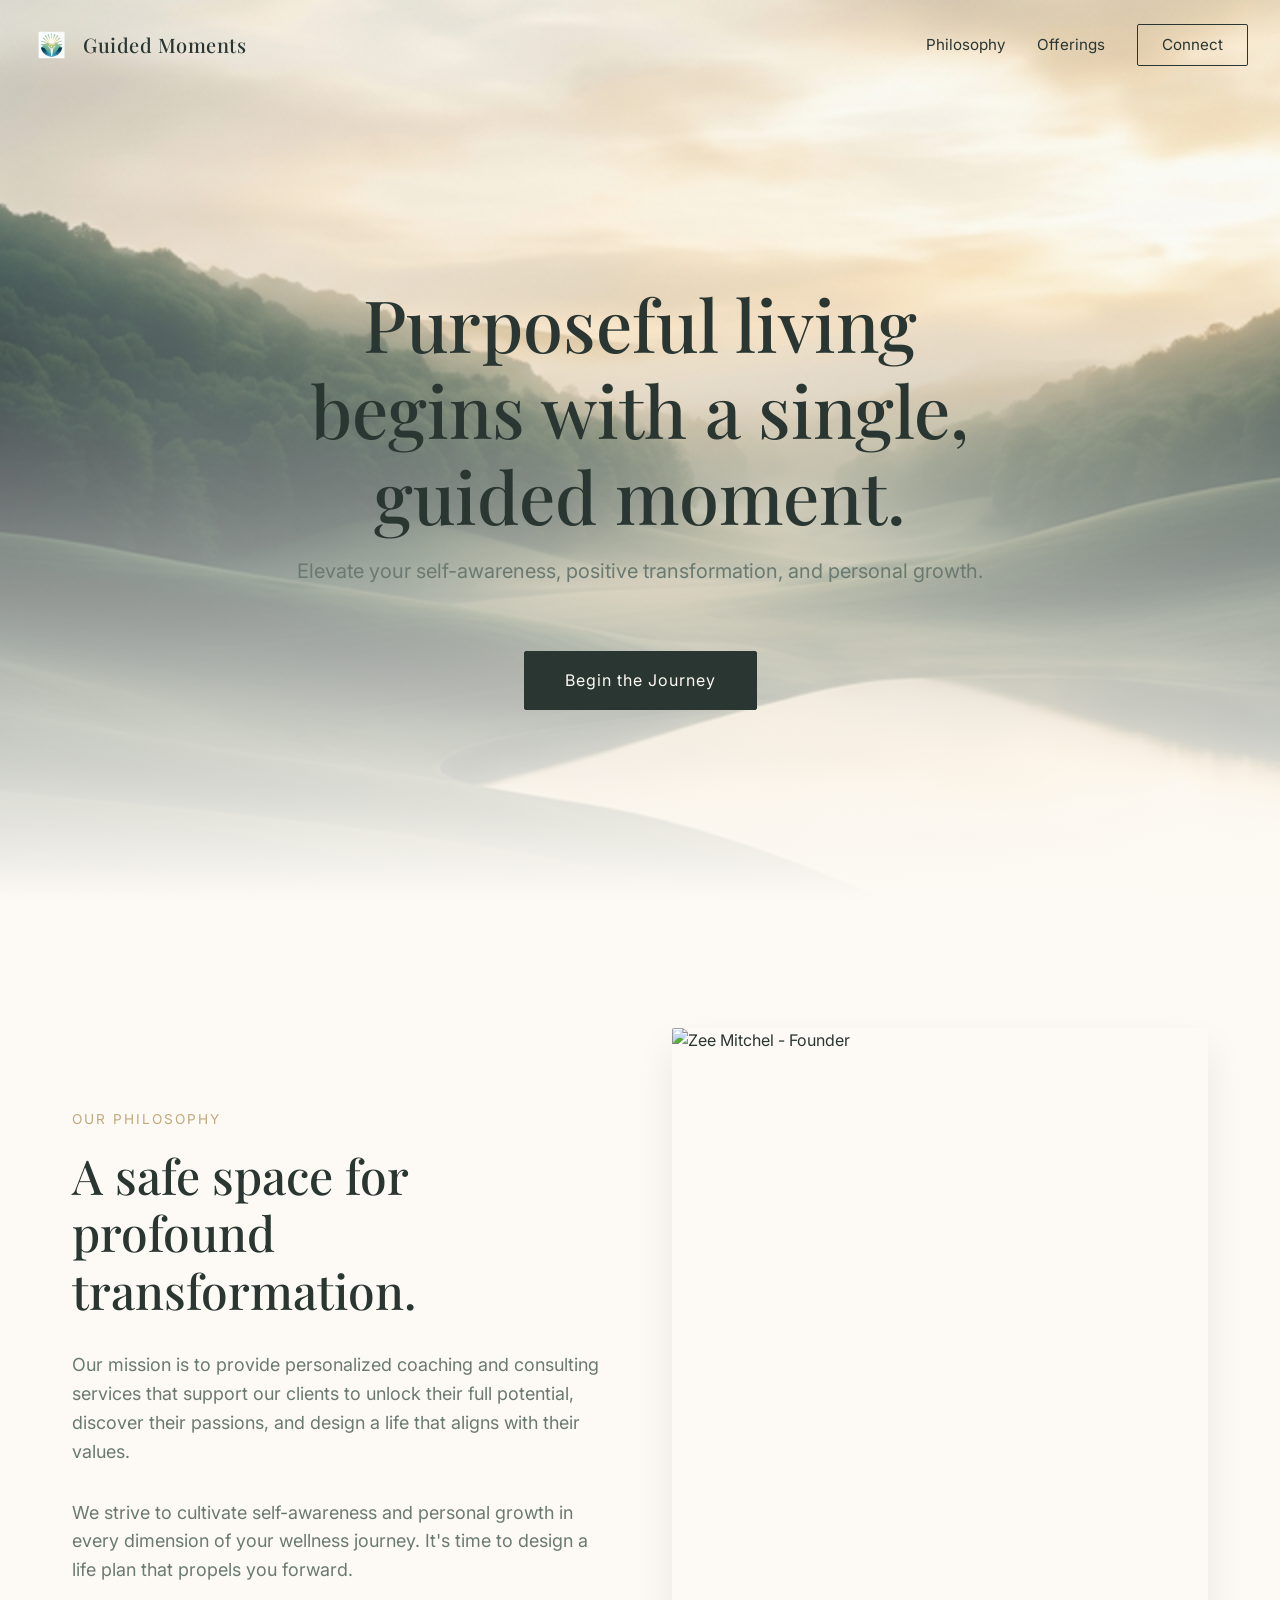
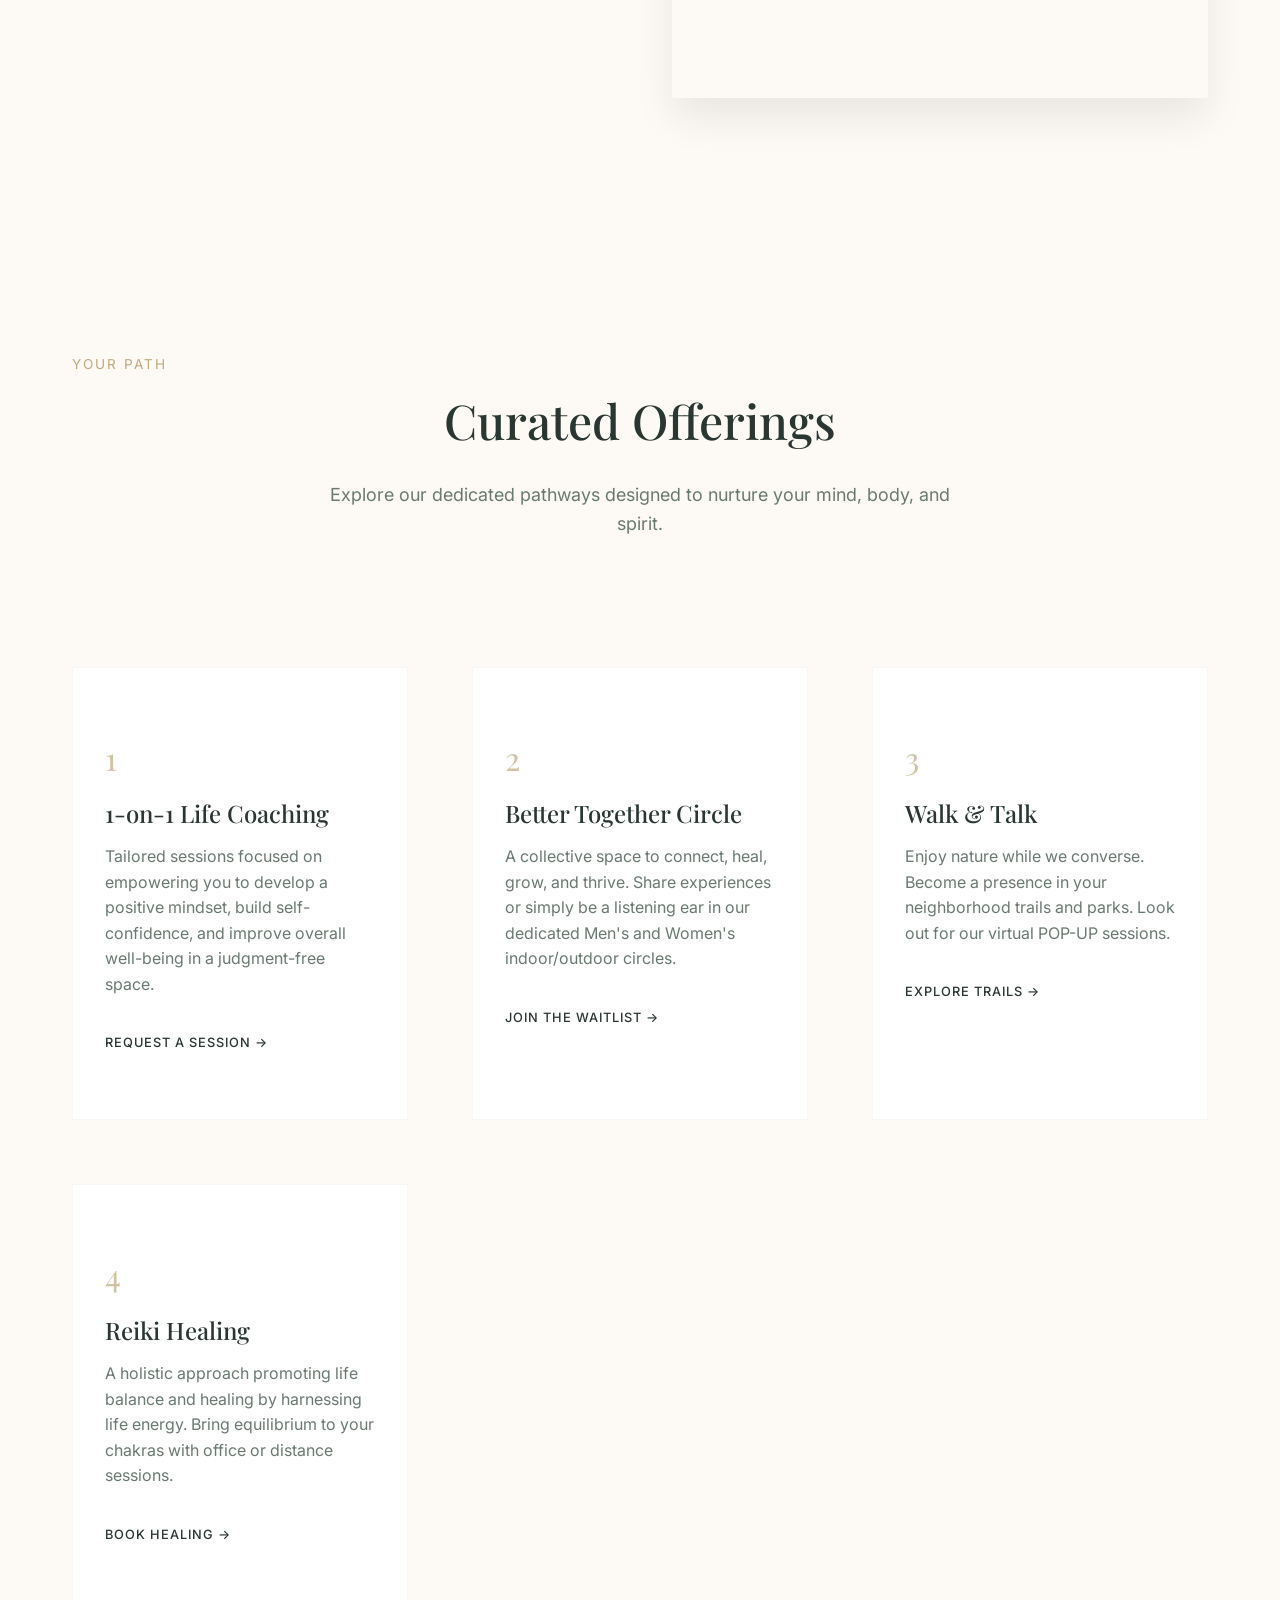
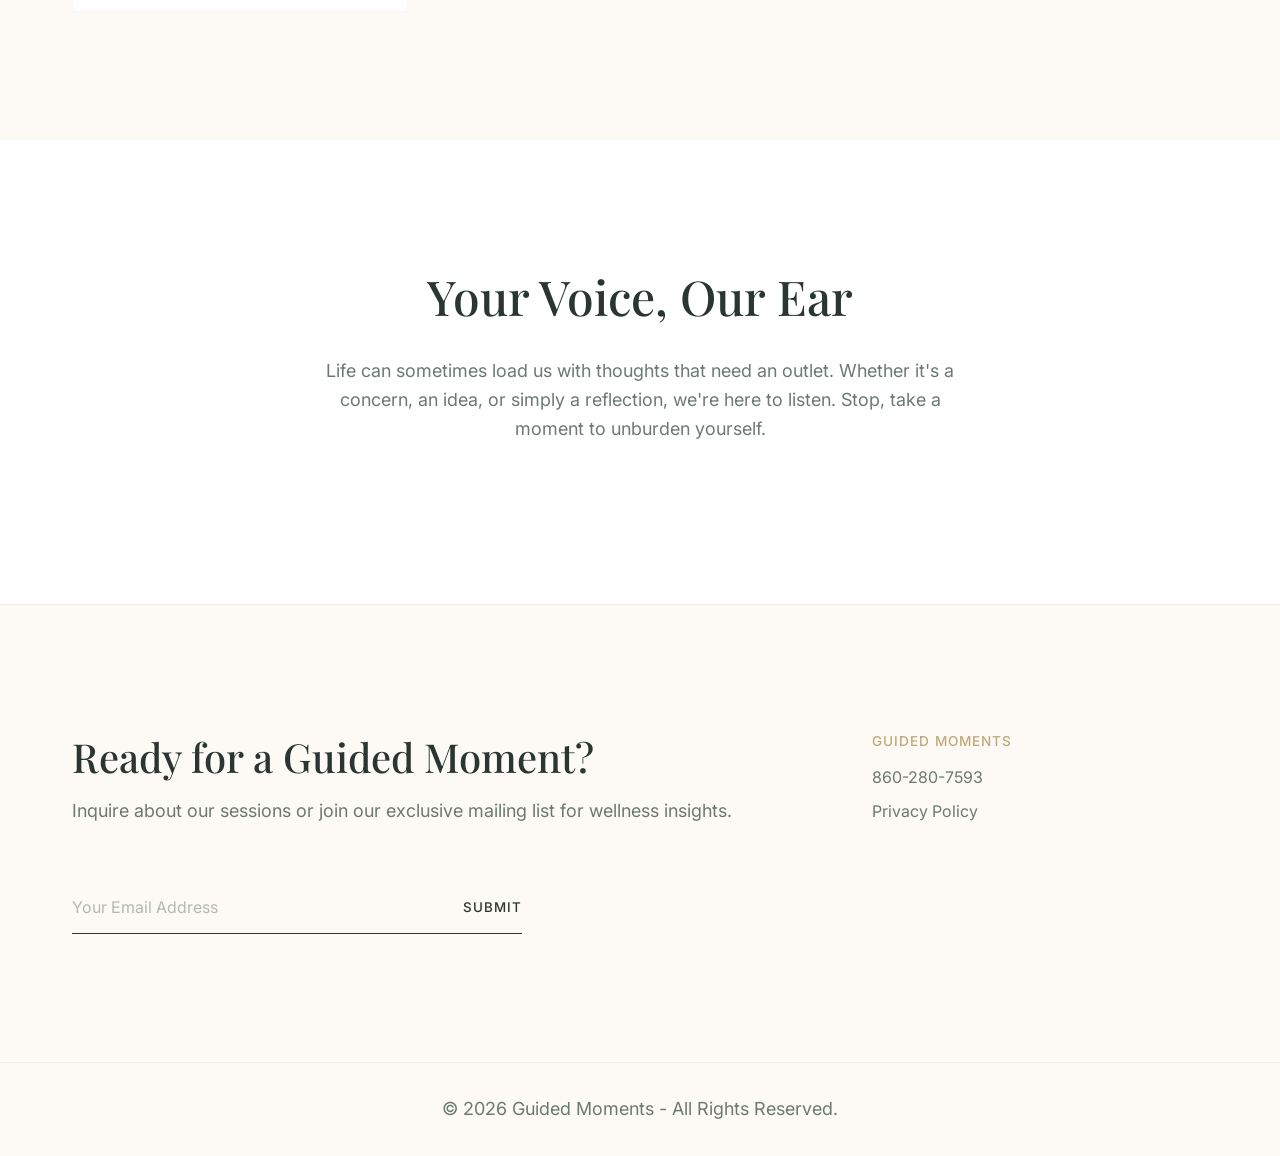
==== index.html @ 60da0559 "Initial commit of Guided Moments website rebuild" ====
<!DOCTYPE html>
<html lang="en">
<head>
    <meta charset="UTF-8">
    <meta name="viewport" content="width=device-width, initial-scale=1.0">
    <meta name="description" content="Guided Moments offers personalized life coaching, wellness circles, reiki, and walk & talk sessions. Begin your purposeful living journey today.">
    <title>Guided Moments | Purposeful Living</title>
    <!-- Premium Google Fonts: Playfair Display for Serifs (Authority/Elegance) & Inter for crisp readability -->
    <link rel="preconnect" href="https://fonts.googleapis.com">
    <link rel="preconnect" href="https://fonts.gstatic.com" crossorigin>
    <link href="https://fonts.googleapis.com/css2?family=Inter:wght@300;400;500;600&family=Playfair+Display:wght@400;500;600&display=swap" rel="stylesheet">
    <link rel="stylesheet" href="css/styles.css">
    <!-- GSAP for smooth micro-animations -> Jony Ive aesthetic -->
    <script src="https://cdnjs.cloudflare.com/ajax/libs/gsap/3.12.2/gsap.min.js"></script>
    <script src="https://cdnjs.cloudflare.com/ajax/libs/gsap/3.12.2/ScrollTrigger.min.js"></script>
</head>
<body>

    <!-- Minimalist Nav -->
    <nav class="navbar" id="navbar">
        <div class="nav-container">
            <a href="#" class="logo">
                <img src="assets/images/logo.png" alt="Guided Moments Logo" class="nav-logo-img">
                <span class="nav-logo-text">Guided Moments</span>
            </a>
            <div class="nav-links">
                <a href="#about" class="nav-link">Philosophy</a>
                <a href="#offerings" class="nav-link">Offerings</a>
                <a href="#connect" class="nav-link cta-outline">Connect</a>
            </div>
        </div>
    </nav>

    <!-- The Hook: Hero Section -->
    <section class="hero" id="home">
        <div class="hero-bg"></div>
        <div class="hero-content fade-in-up">
            <h1 class="hero-title">Purposeful living begins with a single, guided moment.</h1>
            <p class="hero-subtitle">Elevate your self-awareness, positive transformation, and personal growth.</p>
            <a href="#offerings" class="btn-primary">Begin the Journey</a>
        </div>
    </section>

    <!-- The Authority: Philosophy / About Section -->
    <section class="section philosophy" id="about">
        <div class="container philosophy-container">
            <div class="philosophy-text fade-in-scroll">
                <span class="section-label">Our Philosophy</span>
                <h2 class="section-title">A safe space for profound transformation.</h2>
                <p class="section-text">Our mission is to provide personalized coaching and consulting services that support our clients to unlock their full potential, discover their passions, and design a life that aligns with their values.</p>
                <p class="section-text">We strive to cultivate self-awareness and personal growth in every dimension of your wellness journey. It's time to design a life plan that propels you forward.</p>
            </div>
            <div class="philosophy-image fade-in-scroll">
                <div class="founder-image-wrapper">
                    <img src="assets/images/zee_mitchel.png" alt="Zee Mitchel - Founder" class="founder-img">
                </div>
            </div>
        </div>
    </section>

    <!-- The Offerings: Service Cards -->
    <section class="section offerings" id="offerings">
        <div class="container">
            <div class="offerings-header fade-in-scroll">
                <span class="section-label">Your Path</span>
                <h2 class="section-title text-center">Curated Offerings</h2>
                <p class="section-text text-center mx-auto">Explore our dedicated pathways designed to nurture your mind, body, and spirit.</p>
            </div>
            
            <div class="offerings-grid">
                <!-- Card 1 -->
                <div class="offering-card fade-in-scroll">
                    <div class="card-icon">1</div>
                    <h3 class="card-title">1-on-1 Life Coaching</h3>
                    <p class="card-text">Tailored sessions focused on empowering you to develop a positive mindset, build self-confidence, and improve overall well-being in a judgment-free space.</p>
                    <a href="#connect" class="card-link">Request a Session &rarr;</a>
                </div>
                <!-- Card 2 -->
                <div class="offering-card fade-in-scroll">
                    <div class="card-icon">2</div>
                    <h3 class="card-title">Better Together Circle</h3>
                    <p class="card-text">A collective space to connect, heal, grow, and thrive. Share experiences or simply be a listening ear in our dedicated Men's and Women's indoor/outdoor circles.</p>
                    <a href="#connect" class="card-link">Join the Waitlist &rarr;</a>
                </div>
                <!-- Card 3 -->
                <div class="offering-card fade-in-scroll">
                    <div class="card-icon">3</div>
                    <h3 class="card-title">Walk & Talk</h3>
                    <p class="card-text">Enjoy nature while we converse. Become a presence in your neighborhood trails and parks. Look out for our virtual POP-UP sessions.</p>
                    <a href="#connect" class="card-link">Explore Trails &rarr;</a>
                </div>
                <!-- Card 4 -->
                <div class="offering-card fade-in-scroll">
                    <div class="card-icon">4</div>
                    <h3 class="card-title">Reiki Healing</h3>
                    <p class="card-text">A holistic approach promoting life balance and healing by harnessing life energy. Bring equilibrium to your chakras with office or distance sessions.</p>
                    <a href="#connect" class="card-link">Book Healing &rarr;</a>
                </div>
            </div>
        </div>
    </section>

    <!-- Emerging Initiative: Your Voice, Our Ear -->
    <section class="section voice-ear">
        <div class="container text-center fade-in-scroll">
            <h2 class="section-title">Your Voice, Our Ear</h2>
            <p class="section-text mx-auto">Life can sometimes load us with thoughts that need an outlet. Whether it's a concern, an idea, or simply a reflection, we're here to listen. Stop, take a moment to unburden yourself.</p>
        </div>
    </section>

    <!-- The Micro-Commitment: Footer / Minimal CTA -->
    <footer class="footer" id="connect">
        <div class="container footer-container fade-in-scroll">
            <div class="footer-cta">
                <h2 class="footer-title">Ready for a Guided Moment?</h2>
                <p class="footer-text">Inquire about our sessions or join our exclusive mailing list for wellness insights.</p>
                <form class="minimal-form" onsubmit="event.preventDefault();">
                    <input type="email" placeholder="Your Email Address" required class="form-input">
                    <button type="submit" class="btn-submit">Submit</button>
                </form>
            </div>
            <div class="footer-links">
                <div class="footer-col">
                    <h4>Guided Moments</h4>
                    <a href="tel:8602807593">860-280-7593</a>
                    <a href="#">Privacy Policy</a>
                </div>
            </div>
        </div>
        <div class="footer-bottom">
            <p>&copy; 2026 Guided Moments - All Rights Reserved.</p>
        </div>
    </footer>

    <script src="js/app.js"></script>
</body>
</html>
---- css/styles.css ----
/* 
  Guided Moments - Premium Design System
  Concept: Jony Ive Minimalism + Rory Sutherland Behavioral Choice Architecture
  Aesthetics: Ethereal, Calming, High-Ticket Wellness
*/

:root {
  /* Color Palette */
  --color-bg: #FDFAF5; /* Extremely soft cream */
  --color-surface: #FFFFFF;
  --color-text-main: #2A3631; /* Deep forest green / charcoal */
  --color-text-muted: #6A7A71;
  --color-accent: #8E9F8E; /* Muted sage green */
  --color-gold: #C0A87B; /* Muted luxury gold */
  
  /* Typography */
  --font-serif: 'Playfair Display', serif;
  --font-sans: 'Inter', sans-serif;
  
  /* Sizing & Spacing */
  --spacing-xs: 0.5rem;
  --spacing-sm: 1rem;
  --spacing-md: 2rem;
  --spacing-lg: 4rem;
  --spacing-xl: 8rem;
  
  /* Transitions */
  --ease-smooth: 0.6s cubic-bezier(0.22, 1, 0.36, 1);
  --border-radius: 2px;
}

/* Base Reset */
* {
  margin: 0;
  padding: 0;
  box-sizing: border-box;
}

html {
  scroll-behavior: smooth;
  font-size: 16px;
}

body {
  font-family: var(--font-sans);
  background-color: var(--color-bg);
  color: var(--color-text-main);
  line-height: 1.6;
  -webkit-font-smoothing: antialiased;
  -moz-osx-font-smoothing: grayscale;
}

/* Typography Utilities */
h1, h2, h3, h4, .logo {
  font-family: var(--font-serif);
  font-weight: 500;
  color: var(--color-text-main);
  line-height: 1.2;
}

p {
  color: var(--color-text-muted);
  font-size: 1.125rem;
}

a {
  text-decoration: none;
  color: inherit;
  transition: color var(--ease-smooth);
}

.text-center { text-align: center; }
.mx-auto { margin-left: auto; margin-right: auto; }

/* Layout Containers */
.container {
  max-width: 1200px;
  margin: 0 auto;
  padding: 0 var(--spacing-md);
}

.section {
  padding: var(--spacing-xl) 0;
}

.section-label {
  display: block;
  font-family: var(--font-sans);
  text-transform: uppercase;
  letter-spacing: 2px;
  font-size: 0.85rem;
  color: var(--color-gold);
  margin-bottom: var(--spacing-sm);
}

.section-title {
  font-size: 3rem;
  margin-bottom: var(--spacing-md);
}

.section-text {
  max-width: 650px;
  margin-bottom: var(--spacing-md);
}

/* Buttons */
.btn-primary {
  display: inline-block;
  padding: 1rem 2.5rem;
  background-color: var(--color-text-main);
  color: var(--color-bg);
  font-family: var(--font-sans);
  font-weight: 400;
  letter-spacing: 1px;
  border-radius: var(--border-radius);
  transition: all var(--ease-smooth);
  border: 1px solid var(--color-text-main);
}

.btn-primary:hover {
  background-color: transparent;
  color: var(--color-text-main);
}

/* Navigation */
.navbar {
  position: fixed;
  top: 0;
  width: 100%;
  padding: 1.5rem 0;
  z-index: 100;
  transition: background-color var(--ease-smooth), padding var(--ease-smooth);
}

.navbar.scrolled {
  background-color: rgba(253, 250, 245, 0.95);
  backdrop-filter: blur(10px);
  padding: 1rem 0;
  border-bottom: 1px solid rgba(0,0,0,0.05);
}

.nav-container {
  max-width: 1400px;
  margin: 0 auto;
  padding: 0 var(--spacing-md);
  display: flex;
  justify-content: space-between;
  align-items: center;
}

.logo {
  display: flex;
  align-items: center;
  gap: 12px;
}

.nav-logo-img {
  max-height: 40px;
  width: auto;
  object-fit: contain;
}

.nav-logo-text {
  font-family: var(--font-serif);
  font-size: 1.25rem;
  letter-spacing: 0.5px;
  color: var(--color-text-main);
  font-weight: 500;
}

.nav-links {
  display: flex;
  gap: 2rem;
  align-items: center;
}

.nav-link {
  font-size: 0.95rem;
  font-family: var(--font-sans);
  position: relative;
}

.nav-link::after {
  content: '';
  position: absolute;
  width: 0%;
  height: 1px;
  bottom: -4px;
  left: 0;
  background-color: var(--color-text-main);
  transition: width var(--ease-smooth);
}

.nav-link:hover::after {
  width: 100%;
}

.cta-outline {
  border: 1px solid var(--color-text-main);
  padding: 0.5rem 1.5rem;
  border-radius: var(--border-radius);
}
.cta-outline::after { display: none; }
.cta-outline:hover {
  background-color: var(--color-text-main);
  color: var(--color-bg);
}

/* Hero Section */
.hero {
  position: relative;
  height: 100vh;
  min-height: 800px;
  display: flex;
  align-items: center;
  justify-content: center;
  overflow: hidden;
}

.hero-bg {
  position: absolute;
  top: 0;
  left: 0;
  width: 100%;
  height: 100%;
  background-image: url('../assets/images/hero.png');
  background-size: cover;
  background-position: center;
  z-index: -1;
}

/* A soft gradient overlay to ensure text readability without ruining the image */
.hero::after {
  content: '';
  position: absolute;
  inset: 0;
  background: linear-gradient(to top, rgba(253, 250, 245, 1) 0%, rgba(253, 250, 245, 0.2) 60%, rgba(253, 250, 245, 0) 100%);
  z-index: 0;
}

.hero-content {
  position: relative;
  z-index: 1;
  text-align: center;
  max-width: 800px;
  padding: var(--spacing-md);
  margin-top: 10vh;
}

.hero-title {
  font-size: 4.5rem;
  margin-bottom: var(--spacing-sm);
  color: var(--color-text-main);
}

.hero-subtitle {
  font-size: 1.25rem;
  margin-bottom: var(--spacing-lg);
  color: var(--color-text-muted);
}

/* Philosophy Section */
.philosophy-container {
  display: grid;
  grid-template-columns: 1fr 1fr;
  gap: var(--spacing-lg);
  align-items: center;
}

.founder-image-wrapper {
  width: 100%;
  aspect-ratio: 4/5;
  border-radius: var(--border-radius);
  position: relative;
  overflow: hidden;
  box-shadow: 0 20px 40px rgba(0,0,0,0.08);
}

.founder-img {
  width: 100%;
  height: 100%;
  object-fit: cover;
  object-position: center top;
}

/* Offerings Grid */
.offerings-header {
  margin-bottom: var(--spacing-xl);
}

.offerings-grid {
  display: grid;
  grid-template-columns: repeat(auto-fit, minmax(280px, 1fr));
  gap: var(--spacing-lg);
}

.offering-card {
  background: var(--color-surface);
  padding: var(--spacing-lg) var(--spacing-md);
  border: 1px solid rgba(0,0,0,0.03);
  transition: transform var(--ease-smooth), box-shadow var(--ease-smooth);
}

.offering-card:hover {
  transform: translateY(-5px);
  box-shadow: 0 20px 40px rgba(0,0,0,0.03);
}

.card-icon {
  font-family: var(--font-serif);
  font-size: 2rem;
  color: var(--color-gold);
  margin-bottom: var(--spacing-sm);
  opacity: 0.7;
}

.card-title {
  font-size: 1.5rem;
  margin-bottom: var(--spacing-sm);
}

.card-text {
  font-size: 1rem;
  margin-bottom: var(--spacing-md);
}

.card-link {
  font-family: var(--font-sans);
  text-transform: uppercase;
  font-size: 0.8rem;
  letter-spacing: 1px;
  color: var(--color-text-main);
  font-weight: 500;
}

.card-link:hover {
  color: var(--color-gold);
}

/* Voice & Ear Section */
.voice-ear {
  background-color: var(--color-surface);
  padding: var(--spacing-xl) 0;
}

/* Footer / CTA */
.footer {
  padding: var(--spacing-xl) 0 0 0;
  border-top: 1px solid rgba(0,0,0,0.05);
}

.footer-container {
  display: grid;
  grid-template-columns: 2fr 1fr;
  gap: var(--spacing-xl);
  margin-bottom: var(--spacing-xl);
}

.footer-title {
  font-size: 2.5rem;
  margin-bottom: var(--spacing-sm);
}

.footer-text {
  margin-bottom: var(--spacing-lg);
}

.minimal-form {
  display: flex;
  max-width: 450px;
  border-bottom: 1px solid var(--color-text-main);
  padding-bottom: 0.5rem;
}

.form-input {
  flex-grow: 1;
  border: none;
  background: transparent;
  padding: 0.5rem 0;
  font-family: var(--font-sans);
  font-size: 1rem;
  outline: none;
  color: var(--color-text-main);
}

.form-input::placeholder {
  color: var(--color-text-muted);
  opacity: 0.5;
}

.btn-submit {
  background: transparent;
  border: none;
  font-family: var(--font-sans);
  text-transform: uppercase;
  letter-spacing: 1px;
  color: var(--color-text-main);
  cursor: pointer;
  font-weight: 500;
  transition: color var(--ease-smooth);
}

.btn-submit:hover {
  color: var(--color-gold);
}

.footer-col h4 {
  margin-bottom: var(--spacing-sm);
  font-family: var(--font-sans);
  text-transform: uppercase;
  letter-spacing: 1px;
  font-size: 0.85rem;
  color: var(--color-gold);
}

.footer-col a {
  display: block;
  margin-bottom: 0.5rem;
  color: var(--color-text-muted);
}

.footer-bottom {
  text-align: center;
  padding: var(--spacing-md);
  border-top: 1px solid rgba(0,0,0,0.05);
  font-size: 0.85rem;
  color: var(--color-text-muted);
}

/* Responsive */
@media (max-width: 768px) {
  .hero-title {
    font-size: 2.8rem;
  }
  .philosophy-container {
    grid-template-columns: 1fr;
  }
  .footer-container {
    grid-template-columns: 1fr;
  }
}
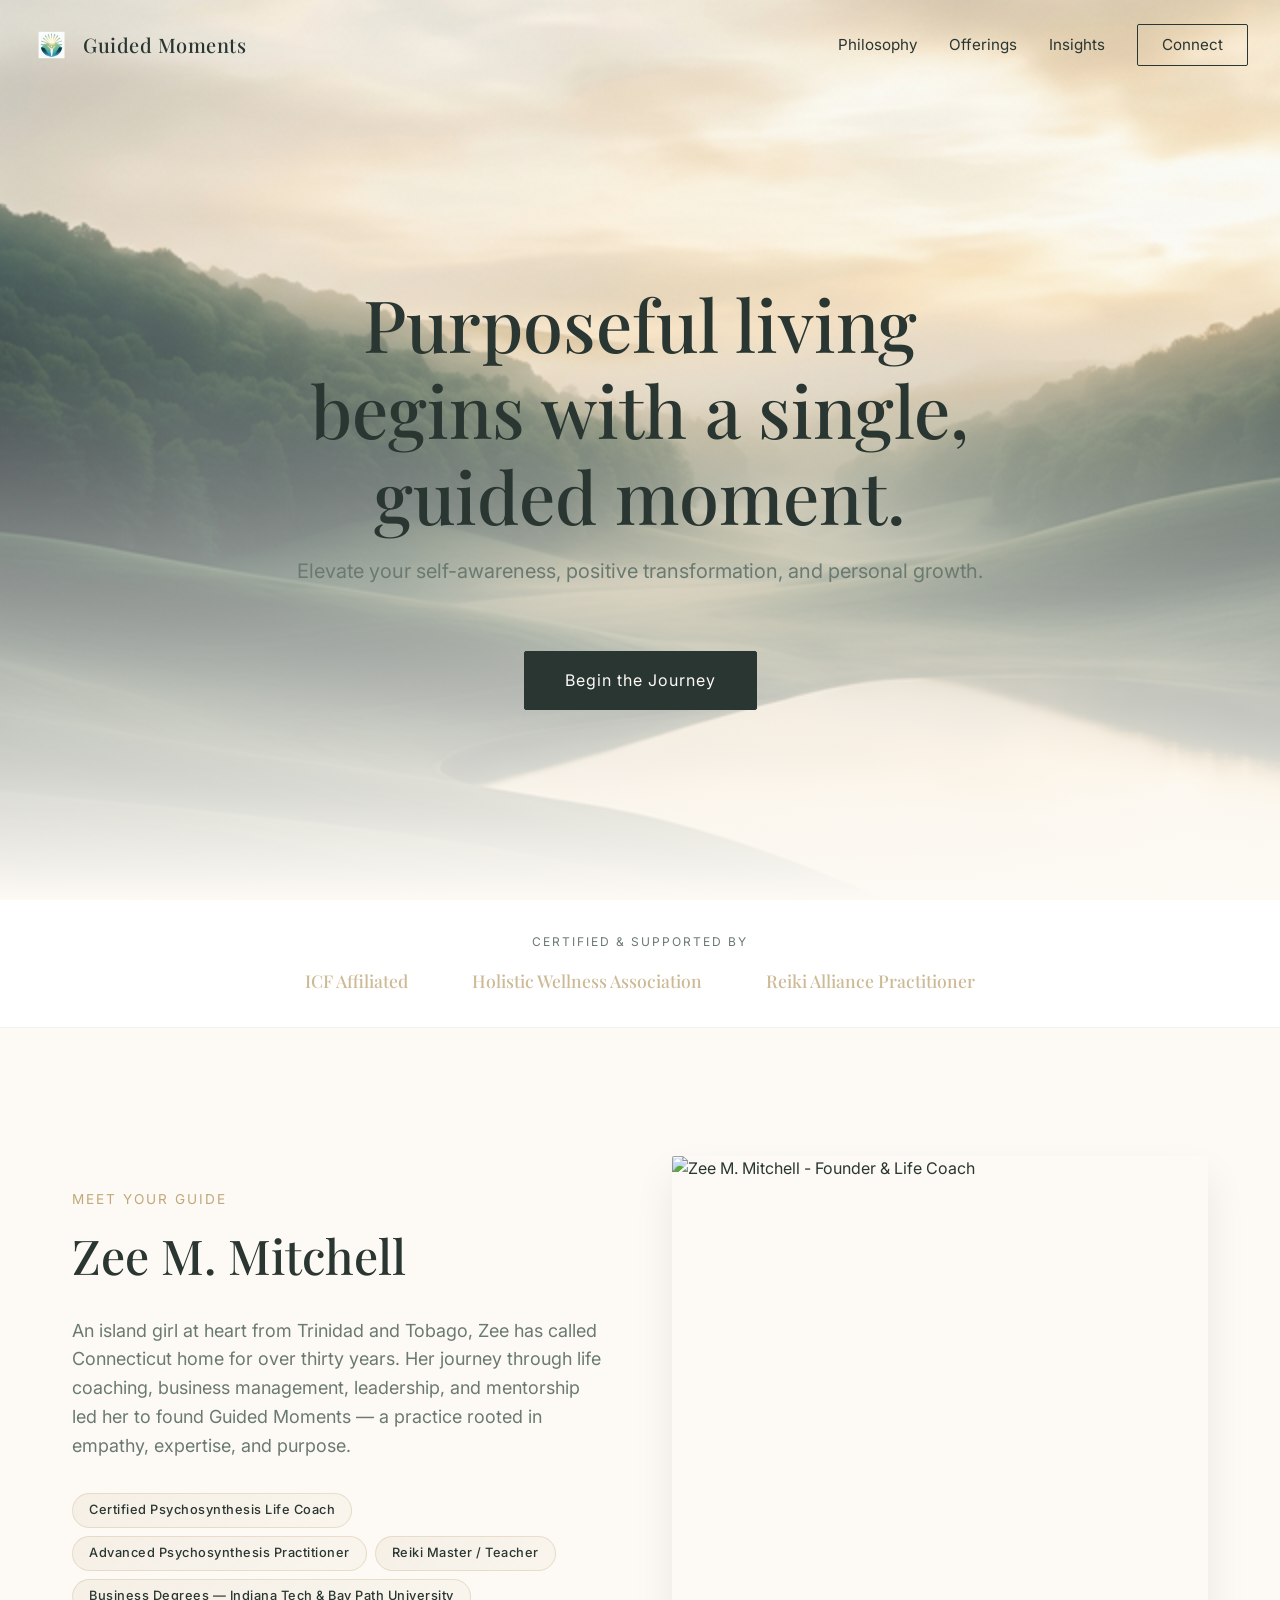
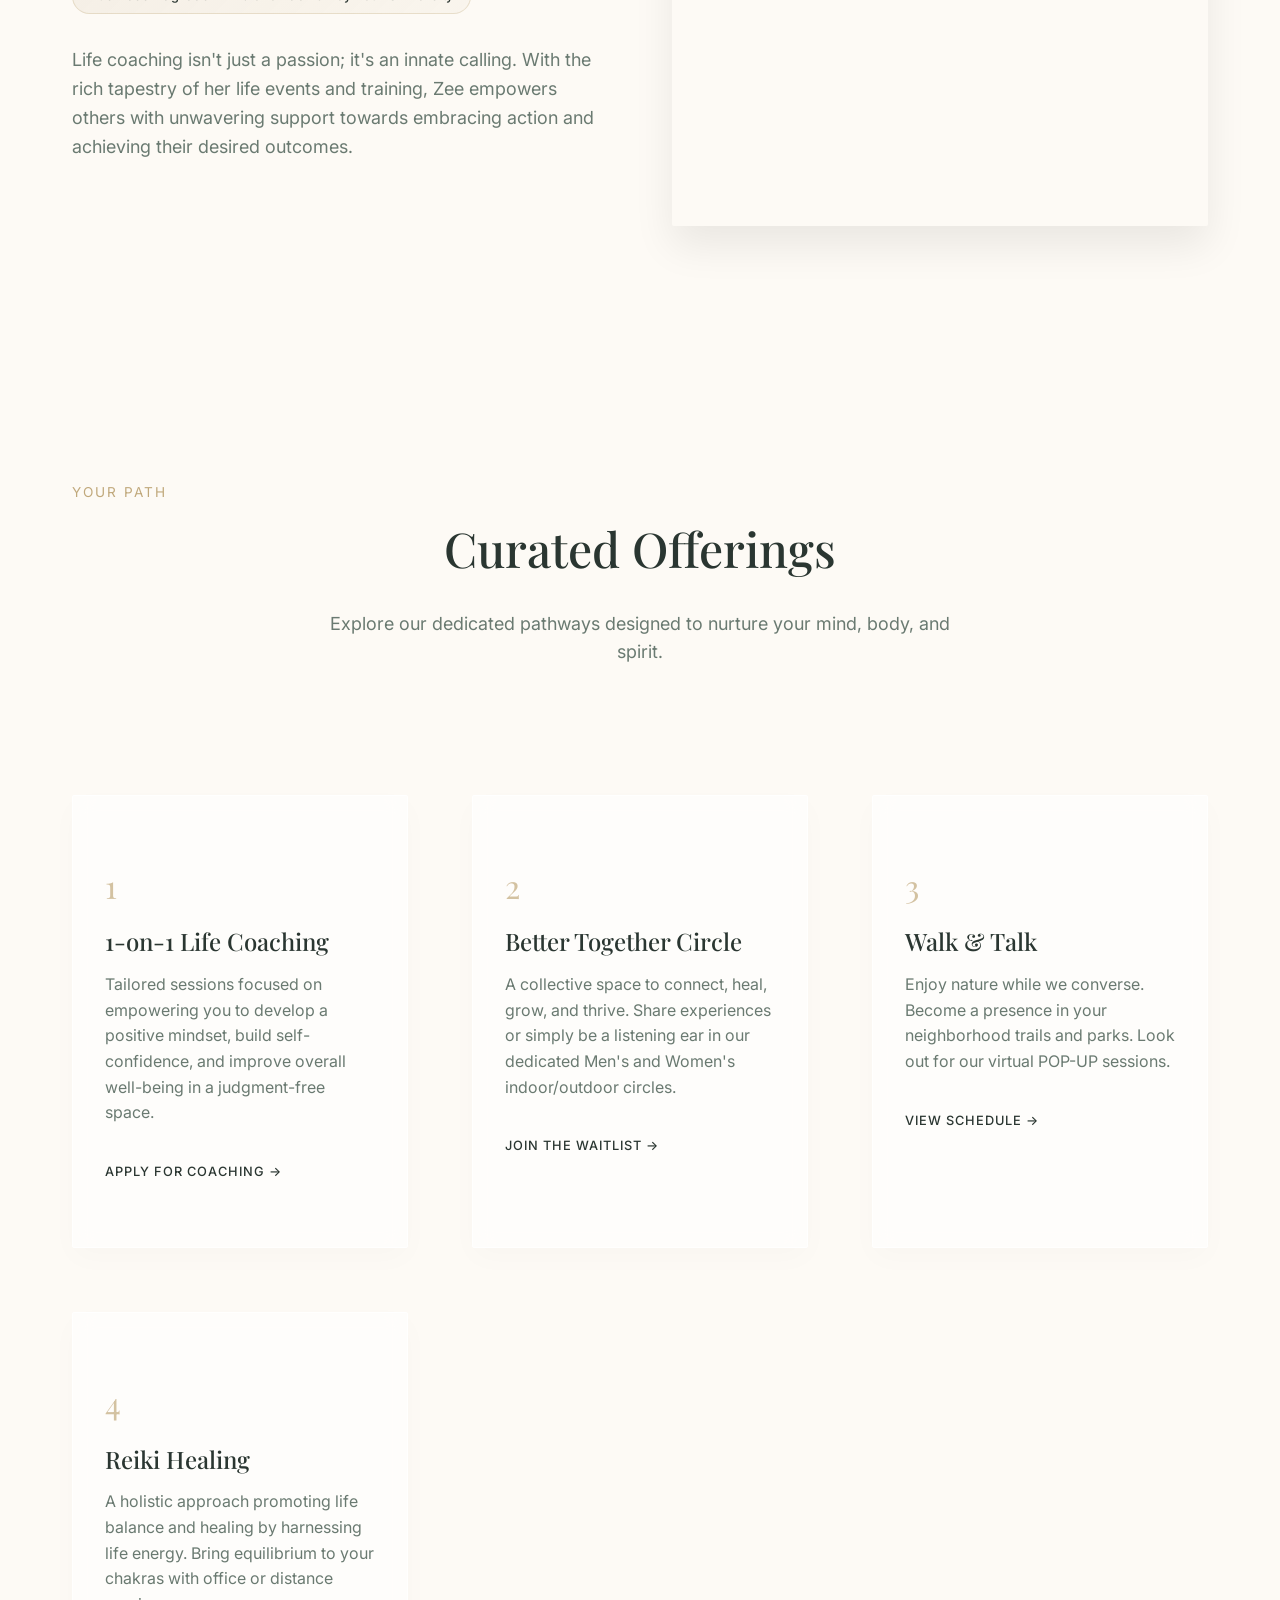
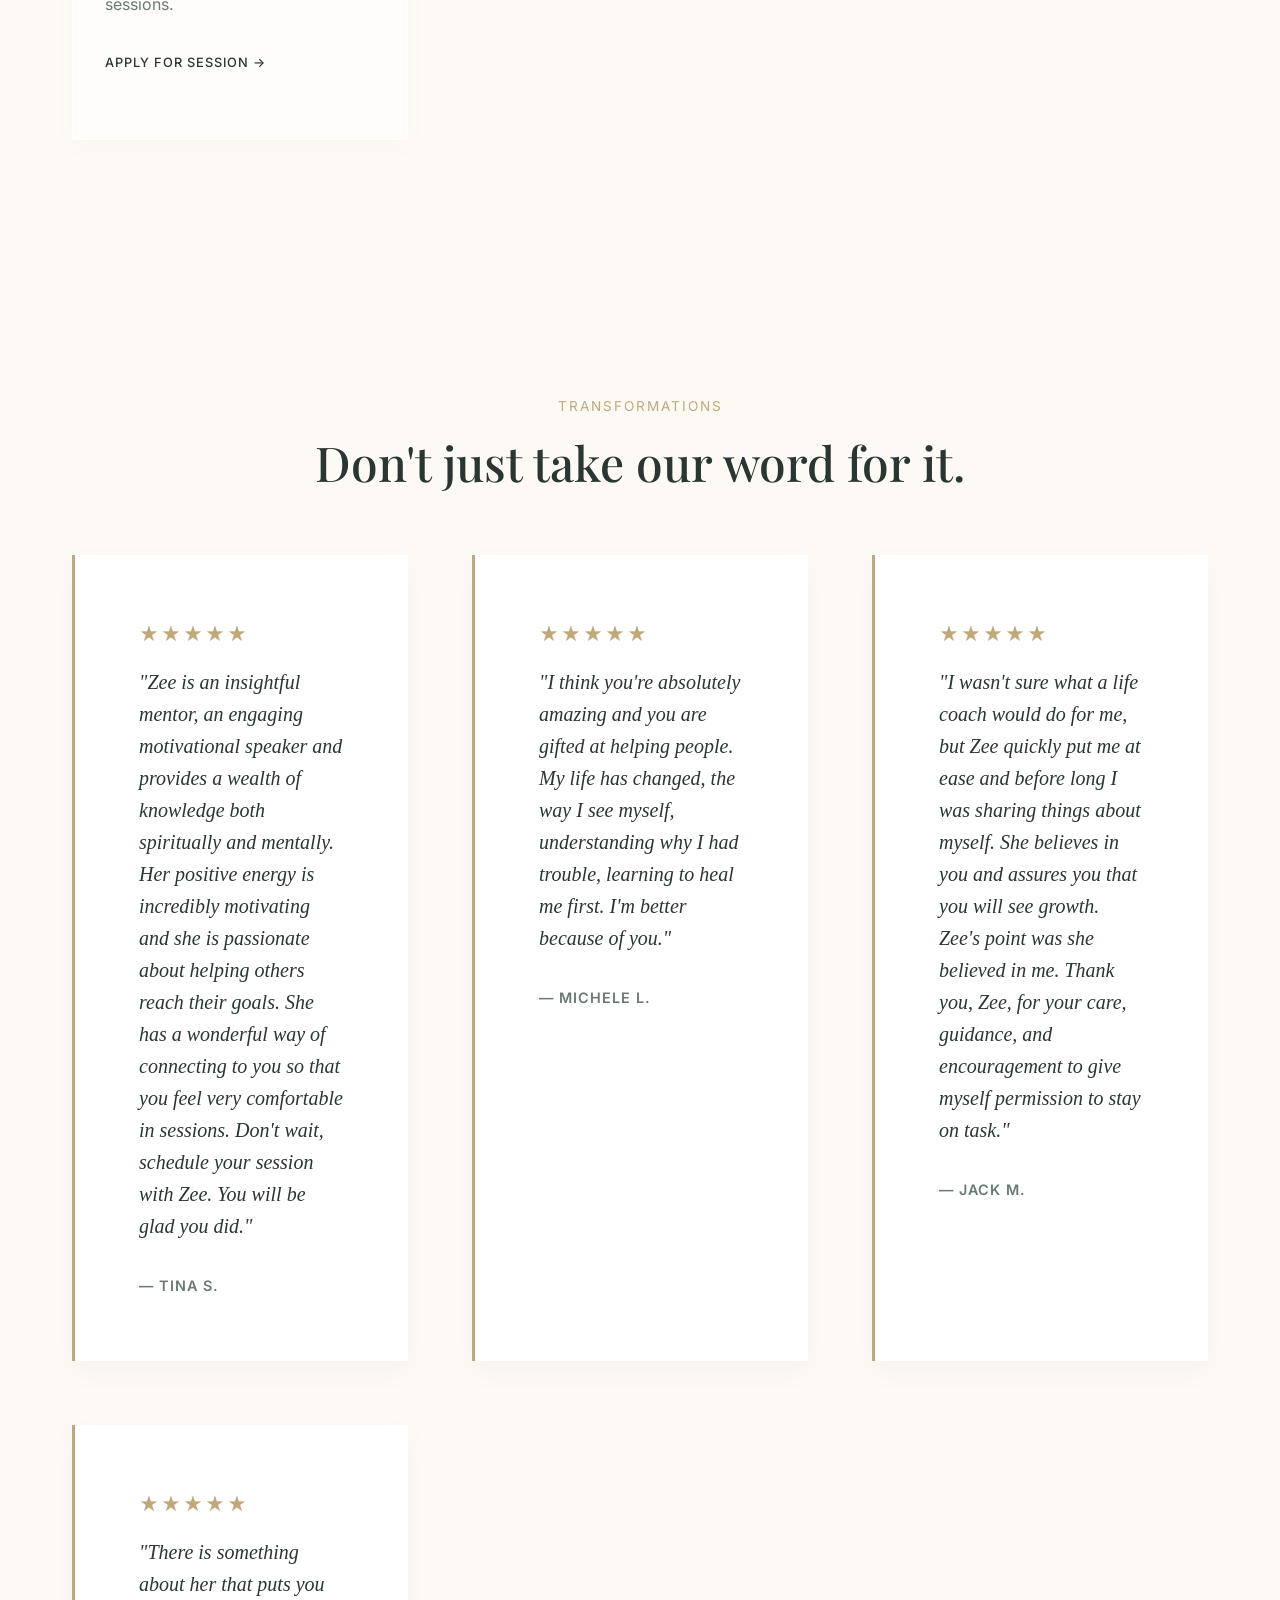
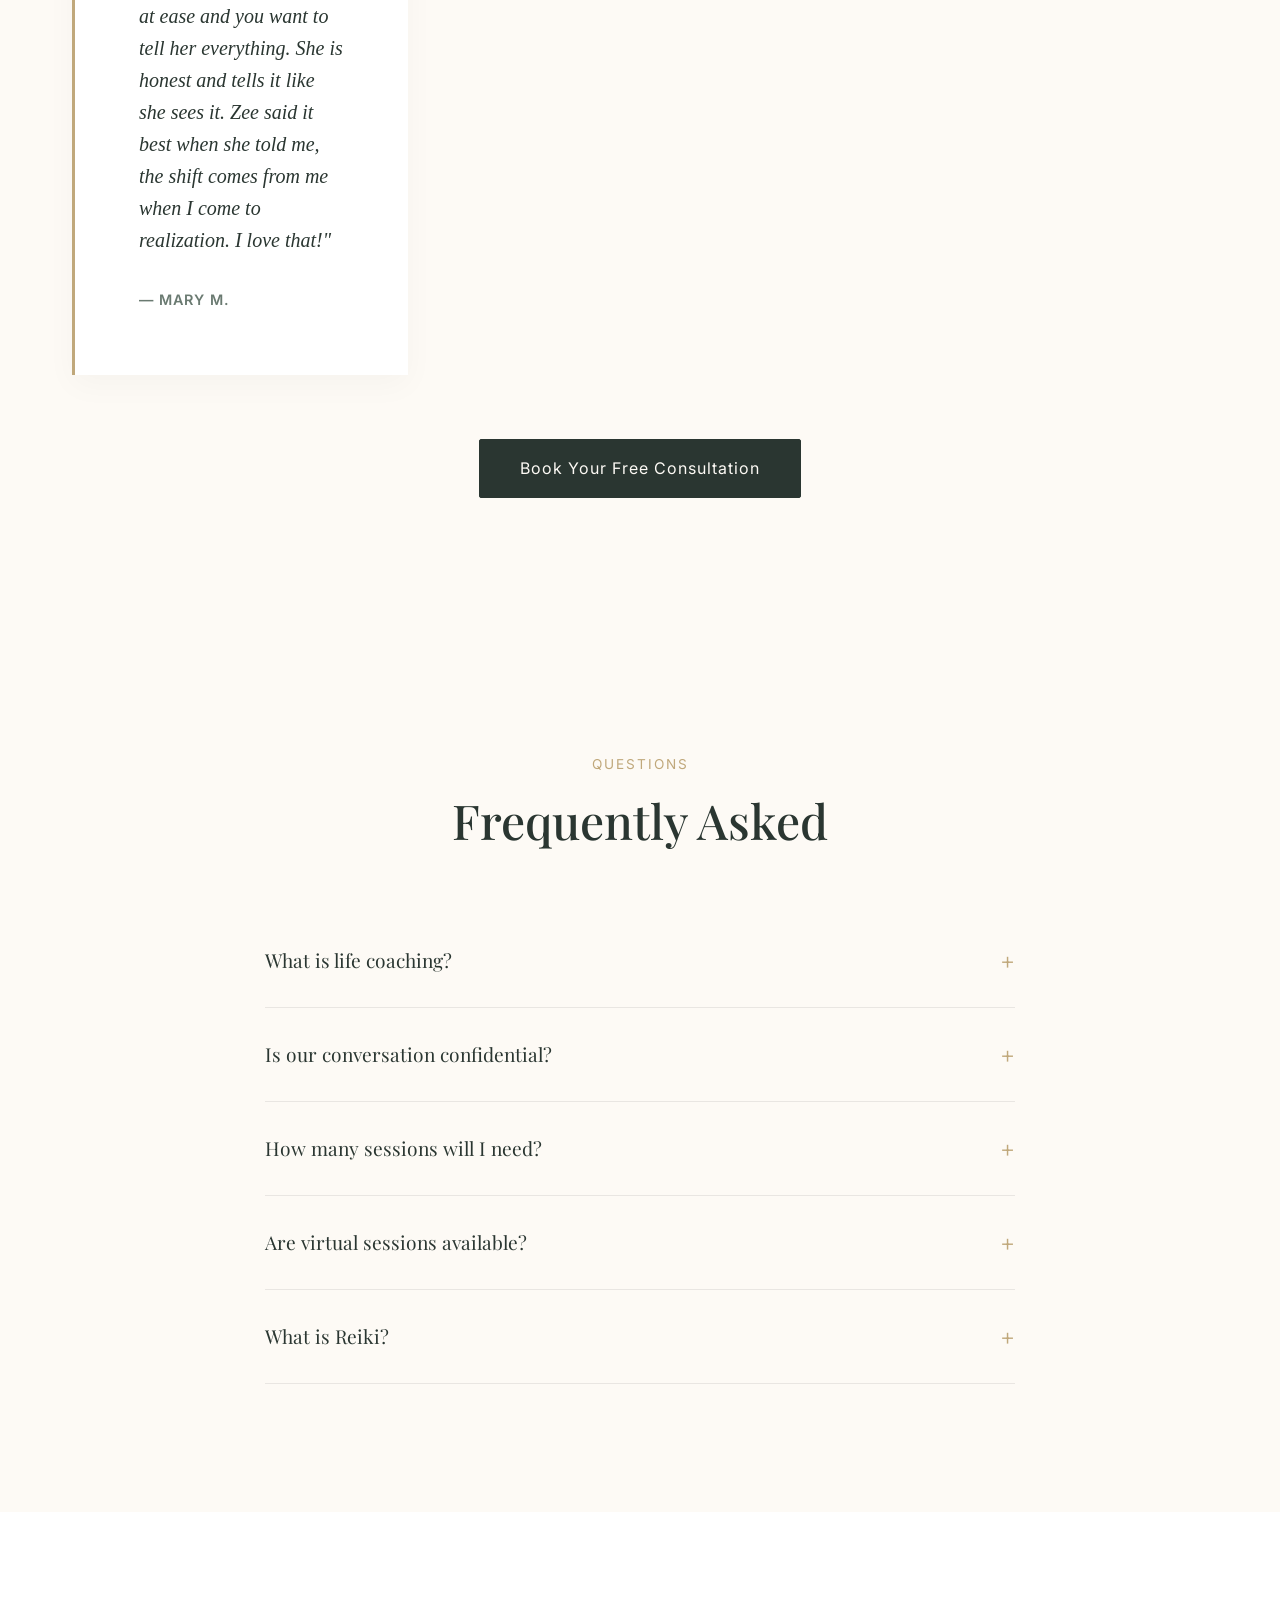
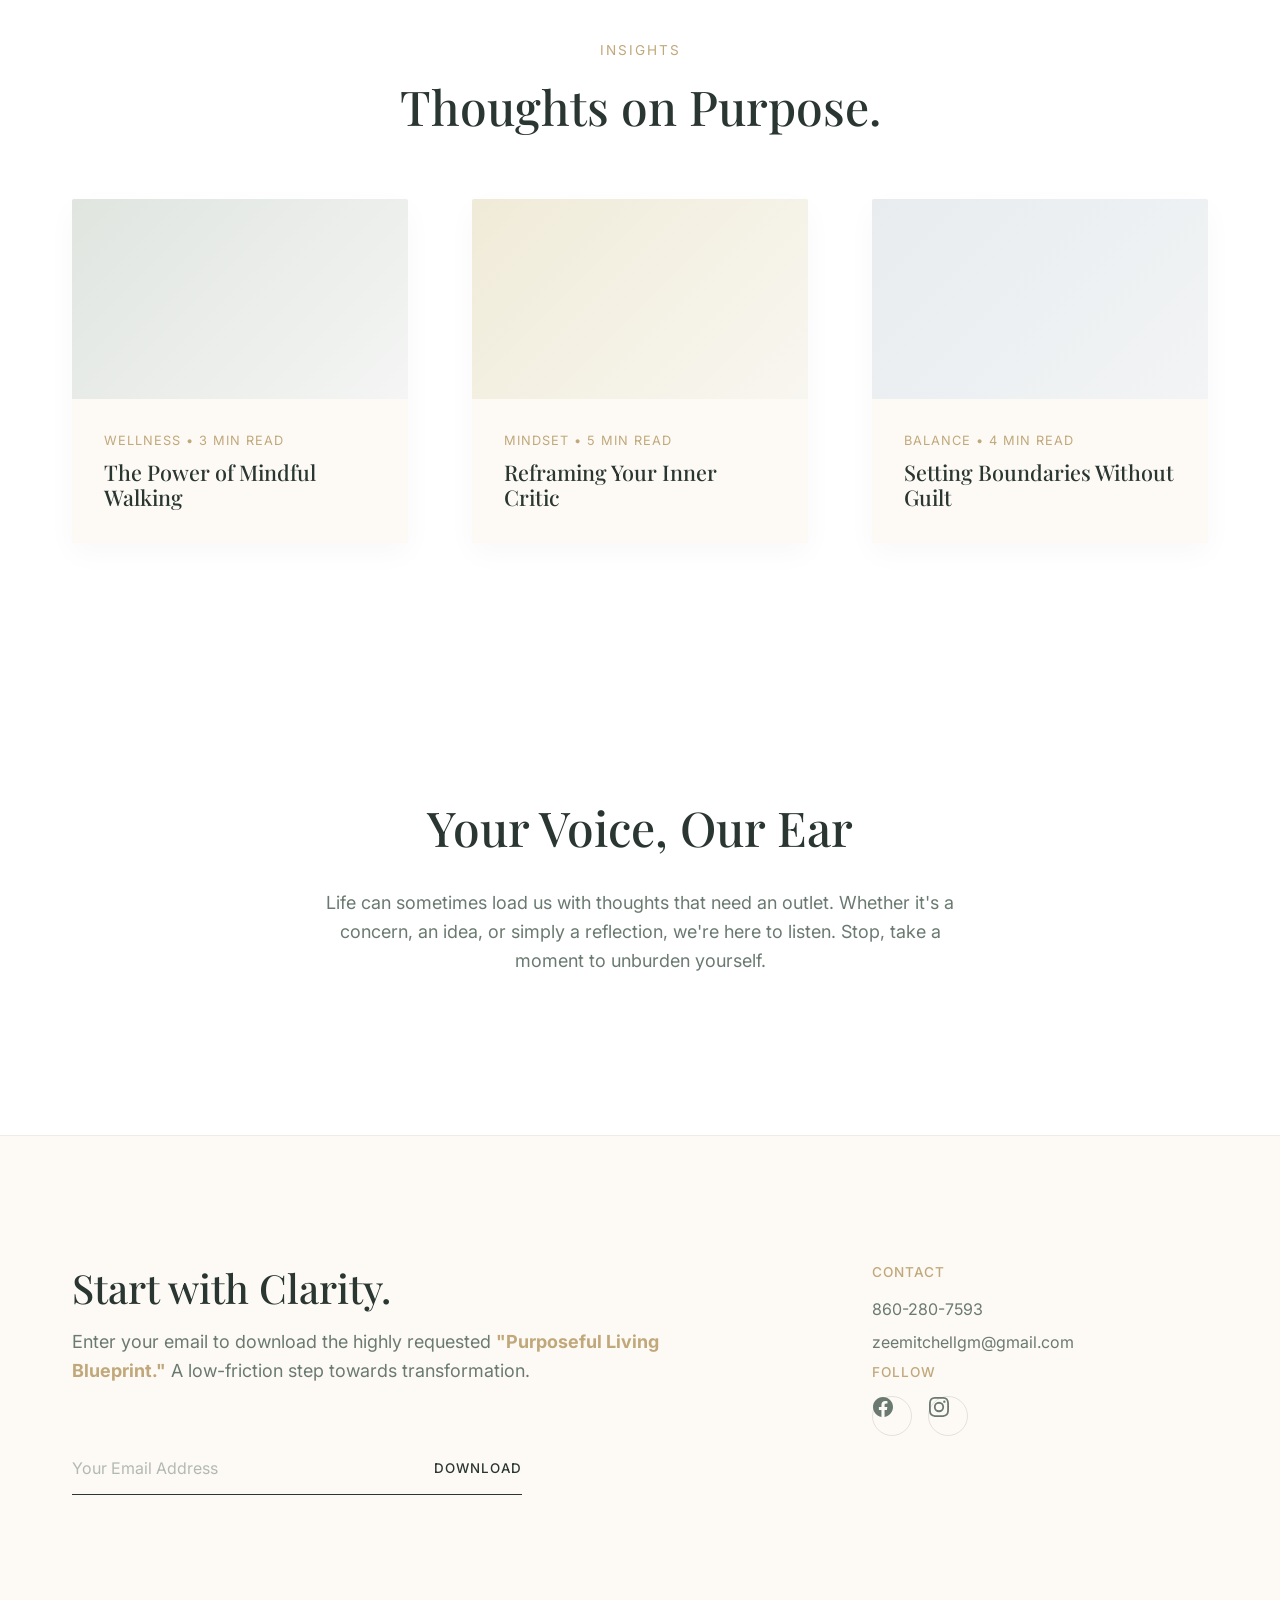
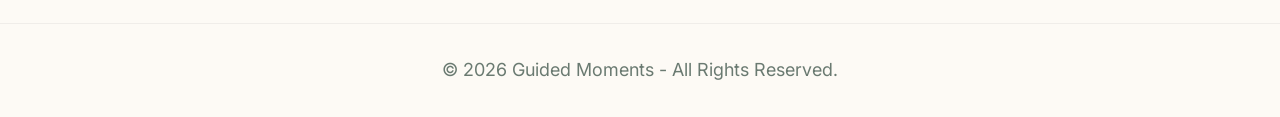
==== commit bf9947a3: "Phase 2: Real testimonials, Zee bio, FAQ accordion, social links, free consultation CTA - Replaced p" ====
--- a/index.html
+++ b/index.html
@@ -9,7 +9,7 @@
     <link rel="preconnect" href="https://fonts.googleapis.com">
     <link rel="preconnect" href="https://fonts.gstatic.com" crossorigin>
     <link href="https://fonts.googleapis.com/css2?family=Inter:wght@300;400;500;600&family=Playfair+Display:wght@400;500;600&display=swap" rel="stylesheet">
-    <link rel="stylesheet" href="css/styles.css">
+    <link rel="stylesheet" href="css/styles.css?v=4">
     <!-- GSAP for smooth micro-animations -> Jony Ive aesthetic -->
     <script src="https://cdnjs.cloudflare.com/ajax/libs/gsap/3.12.2/gsap.min.js"></script>
     <script src="https://cdnjs.cloudflare.com/ajax/libs/gsap/3.12.2/ScrollTrigger.min.js"></script>
@@ -23,9 +23,13 @@
                 <img src="assets/images/logo.png" alt="Guided Moments Logo" class="nav-logo-img">
                 <span class="nav-logo-text">Guided Moments</span>
             </a>
-            <div class="nav-links">
+            <button class="mobile-menu-btn" id="mobile-menu-btn" aria-label="Toggle Menu">
+                <span></span><span></span><span></span>
+            </button>
+            <div class="nav-links" id="nav-links">
                 <a href="#about" class="nav-link">Philosophy</a>
                 <a href="#offerings" class="nav-link">Offerings</a>
+                <a href="#insights" class="nav-link">Insights</a>
                 <a href="#connect" class="nav-link cta-outline">Connect</a>
             </div>
         </div>
@@ -37,22 +41,40 @@
         <div class="hero-content fade-in-up">
             <h1 class="hero-title">Purposeful living begins with a single, guided moment.</h1>
             <p class="hero-subtitle">Elevate your self-awareness, positive transformation, and personal growth.</p>
-            <a href="#offerings" class="btn-primary">Begin the Journey</a>
-        </div>
-    </section>
+            <a href="#offerings" class="btn-primary magnetic-btn">Begin the Journey</a>
+        </div>
+    </section>
+
+    <!-- Authority Strip (Daniel Priestley KPI) -->
+    <div class="authority-banner fade-in-scroll">
+        <div class="container authority-container">
+            <p class="authority-text text-center">Certified & Supported By</p>
+            <div class="authority-logos">
+                <span class="authority-logo">ICF Affiliated</span>
+                <span class="authority-logo">Holistic Wellness Association</span>
+                <span class="authority-logo">Reiki Alliance Practitioner</span>
+            </div>
+        </div>
+    </div>
 
     <!-- The Authority: Philosophy / About Section -->
     <section class="section philosophy" id="about">
         <div class="container philosophy-container">
             <div class="philosophy-text fade-in-scroll">
-                <span class="section-label">Our Philosophy</span>
-                <h2 class="section-title">A safe space for profound transformation.</h2>
-                <p class="section-text">Our mission is to provide personalized coaching and consulting services that support our clients to unlock their full potential, discover their passions, and design a life that aligns with their values.</p>
-                <p class="section-text">We strive to cultivate self-awareness and personal growth in every dimension of your wellness journey. It's time to design a life plan that propels you forward.</p>
+                <span class="section-label">Meet Your Guide</span>
+                <h2 class="section-title">Zee M. Mitchell</h2>
+                <p class="section-text">An island girl at heart from Trinidad and Tobago, Zee has called Connecticut home for over thirty years. Her journey through life coaching, business management, leadership, and mentorship led her to found Guided Moments — a practice rooted in empathy, expertise, and purpose.</p>
+                <div class="credentials-list">
+                    <span class="credential-tag">Certified Psychosynthesis Life Coach</span>
+                    <span class="credential-tag">Advanced Psychosynthesis Practitioner</span>
+                    <span class="credential-tag">Reiki Master / Teacher</span>
+                    <span class="credential-tag">Business Degrees — Indiana Tech & Bay Path University</span>
+                </div>
+                <p class="section-text" style="margin-top: var(--spacing-md);">Life coaching isn't just a passion; it's an innate calling. With the rich tapestry of her life events and training, Zee empowers others with unwavering support towards embracing action and achieving their desired outcomes.</p>
             </div>
             <div class="philosophy-image fade-in-scroll">
                 <div class="founder-image-wrapper">
-                    <img src="assets/images/zee_mitchel.png" alt="Zee Mitchel - Founder" class="founder-img">
+                    <img src="assets/images/zee_mitchel.png" alt="Zee M. Mitchell - Founder & Life Coach" class="founder-img">
                 </div>
             </div>
         </div>
@@ -73,7 +95,7 @@
                     <div class="card-icon">1</div>
                     <h3 class="card-title">1-on-1 Life Coaching</h3>
                     <p class="card-text">Tailored sessions focused on empowering you to develop a positive mindset, build self-confidence, and improve overall well-being in a judgment-free space.</p>
-                    <a href="#connect" class="card-link">Request a Session &rarr;</a>
+                    <a href="#connect" class="card-link">Apply for Coaching &rarr;</a>
                 </div>
                 <!-- Card 2 -->
                 <div class="offering-card fade-in-scroll">
@@ -87,15 +109,140 @@
                     <div class="card-icon">3</div>
                     <h3 class="card-title">Walk & Talk</h3>
                     <p class="card-text">Enjoy nature while we converse. Become a presence in your neighborhood trails and parks. Look out for our virtual POP-UP sessions.</p>
-                    <a href="#connect" class="card-link">Explore Trails &rarr;</a>
+                    <a href="#connect" class="card-link">View Schedule &rarr;</a>
                 </div>
                 <!-- Card 4 -->
                 <div class="offering-card fade-in-scroll">
                     <div class="card-icon">4</div>
                     <h3 class="card-title">Reiki Healing</h3>
                     <p class="card-text">A holistic approach promoting life balance and healing by harnessing life energy. Bring equilibrium to your chakras with office or distance sessions.</p>
-                    <a href="#connect" class="card-link">Book Healing &rarr;</a>
-                </div>
+                    <a href="#connect" class="card-link">Apply for Session &rarr;</a>
+                </div>
+            </div>
+        </div>
+    </section>
+
+    <!-- Social Proof / Transformations (Real Reviews) -->
+    <section class="section testimonials" id="testimonials">
+        <div class="container">
+            <div class="text-center fade-in-scroll">
+                <span class="section-label">Transformations</span>
+                <h2 class="section-title">Don't just take our word for it.</h2>
+            </div>
+            <div class="testimonial-grid">
+                <div class="testimonial-card fade-in-scroll">
+                    <div class="stars">★★★★★</div>
+                    <p class="testimonial-text">"Zee is an insightful mentor, an engaging motivational speaker and provides a wealth of knowledge both spiritually and mentally. Her positive energy is incredibly motivating and she is passionate about helping others reach their goals. She has a wonderful way of connecting to you so that you feel very comfortable in sessions. Don't wait, schedule your session with Zee. You will be glad you did."</p>
+                    <p class="testimonial-author">— Tina S.</p>
+                </div>
+                <div class="testimonial-card fade-in-scroll">
+                    <div class="stars">★★★★★</div>
+                    <p class="testimonial-text">"I think you're absolutely amazing and you are gifted at helping people. My life has changed, the way I see myself, understanding why I had trouble, learning to heal me first. I'm better because of you."</p>
+                    <p class="testimonial-author">— Michele L.</p>
+                </div>
+                <div class="testimonial-card fade-in-scroll">
+                    <div class="stars">★★★★★</div>
+                    <p class="testimonial-text">"I wasn't sure what a life coach would do for me, but Zee quickly put me at ease and before long I was sharing things about myself. She believes in you and assures you that you will see growth. Zee's point was she believed in me. Thank you, Zee, for your care, guidance, and encouragement to give myself permission to stay on task."</p>
+                    <p class="testimonial-author">— Jack M.</p>
+                </div>
+                <div class="testimonial-card fade-in-scroll">
+                    <div class="stars">★★★★★</div>
+                    <p class="testimonial-text">"There is something about her that puts you at ease and you want to tell her everything. She is honest and tells it like she sees it. Zee said it best when she told me, the shift comes from me when I come to realization. I love that!"</p>
+                    <p class="testimonial-author">— Mary M.</p>
+                </div>
+            </div>
+            <div class="text-center fade-in-scroll" style="margin-top: var(--spacing-lg);">
+                <a href="mailto:zeemitchellgm@gmail.com?subject=Free%20Consultation%20Request" class="btn-primary magnetic-btn">Book Your Free Consultation</a>
+            </div>
+        </div>
+    </section>
+
+    <!-- FAQ Accordion (Friction Destroyer) -->
+    <section class="section faq-section" id="faq">
+        <div class="container">
+            <div class="text-center fade-in-scroll">
+                <span class="section-label">Questions</span>
+                <h2 class="section-title">Frequently Asked</h2>
+            </div>
+            <div class="faq-container fade-in-scroll">
+                <div class="faq-item">
+                    <button class="faq-question" aria-expanded="false">
+                        <span>What is life coaching?</span>
+                        <span class="faq-icon">+</span>
+                    </button>
+                    <div class="faq-answer">
+                        <p>Life coaching is an interactive experience where you uncover roadblocks and barriers that get in the way of you taking the next step. Your life coach becomes a partner in your wellness journey to guide you in recentering yourself while discovering your purpose and passions to be the best version of yourself.</p>
+                    </div>
+                </div>
+                <div class="faq-item">
+                    <button class="faq-question" aria-expanded="false">
+                        <span>Is our conversation confidential?</span>
+                        <span class="faq-icon">+</span>
+                    </button>
+                    <div class="faq-answer">
+                        <p>100%! What happens in our sessions stays in our sessions, just like seeing a therapist. Your privacy and trust are paramount.</p>
+                    </div>
+                </div>
+                <div class="faq-item">
+                    <button class="faq-question" aria-expanded="false">
+                        <span>How many sessions will I need?</span>
+                        <span class="faq-icon">+</span>
+                    </button>
+                    <div class="faq-answer">
+                        <p>You hold the key to seeing results, which depends on the complexity of your discovery, barriers, goals and commitment, and openness to your growth and healing process. We typically recommend committing to 4–5 sessions to start and then deciding from there.</p>
+                    </div>
+                </div>
+                <div class="faq-item">
+                    <button class="faq-question" aria-expanded="false">
+                        <span>Are virtual sessions available?</span>
+                        <span class="faq-icon">+</span>
+                    </button>
+                    <div class="faq-answer">
+                        <p>Yes! Zoom sessions are available for your convenience. We also offer flexible scheduling when availability allows.</p>
+                    </div>
+                </div>
+                <div class="faq-item">
+                    <button class="faq-question" aria-expanded="false">
+                        <span>What is Reiki?</span>
+                        <span class="faq-icon">+</span>
+                    </button>
+                    <div class="faq-answer">
+                        <p>Reiki is an energy healing technique considered a holistic approach to healing, using universal life energy to bring balance and harmony in the body, mind, and spirit. It helps reduce stress, promote relaxation and balance the body's chakras.</p>
+                    </div>
+                </div>
+            </div>
+        </div>
+    </section>
+
+    <!-- Insights / Blog (Key Person of Influence) -->
+    <section class="section insights" id="insights">
+        <div class="container">
+            <div class="text-center fade-in-scroll">
+                <span class="section-label">Insights</span>
+                <h2 class="section-title">Thoughts on Purpose.</h2>
+            </div>
+            <div class="insights-grid">
+                <a href="#" class="insight-card fade-in-scroll">
+                    <div class="insight-image placeholder-grad-1"></div>
+                    <div class="insight-content">
+                        <span class="insight-meta">Wellness • 3 min read</span>
+                        <h3 class="insight-title">The Power of Mindful Walking</h3>
+                    </div>
+                </a>
+                <a href="#" class="insight-card fade-in-scroll">
+                    <div class="insight-image placeholder-grad-2"></div>
+                    <div class="insight-content">
+                        <span class="insight-meta">Mindset • 5 min read</span>
+                        <h3 class="insight-title">Reframing Your Inner Critic</h3>
+                    </div>
+                </a>
+                <a href="#" class="insight-card fade-in-scroll">
+                    <div class="insight-image placeholder-grad-3"></div>
+                    <div class="insight-content">
+                        <span class="insight-meta">Balance • 4 min read</span>
+                        <h3 class="insight-title">Setting Boundaries Without Guilt</h3>
+                    </div>
+                </a>
             </div>
         </div>
     </section>
@@ -112,18 +259,29 @@
     <footer class="footer" id="connect">
         <div class="container footer-container fade-in-scroll">
             <div class="footer-cta">
-                <h2 class="footer-title">Ready for a Guided Moment?</h2>
-                <p class="footer-text">Inquire about our sessions or join our exclusive mailing list for wellness insights.</p>
+                <h2 class="footer-title">Start with Clarity.</h2>
+                <p class="footer-text">Enter your email to download the highly requested <strong style="color:var(--color-gold);">"Purposeful Living Blueprint."</strong> A low-friction step towards transformation.</p>
                 <form class="minimal-form" onsubmit="event.preventDefault();">
                     <input type="email" placeholder="Your Email Address" required class="form-input">
-                    <button type="submit" class="btn-submit">Submit</button>
+                    <button type="submit" class="btn-submit">Download</button>
                 </form>
             </div>
             <div class="footer-links">
                 <div class="footer-col">
-                    <h4>Guided Moments</h4>
+                    <h4>Contact</h4>
                     <a href="tel:8602807593">860-280-7593</a>
-                    <a href="#">Privacy Policy</a>
+                    <a href="mailto:zeemitchellgm@gmail.com">zeemitchellgm@gmail.com</a>
+                </div>
+                <div class="footer-col">
+                    <h4>Follow</h4>
+                    <div class="social-links">
+                        <a href="http://www.facebook.com/lifecoach63" target="_blank" rel="noopener" aria-label="Facebook" class="social-icon">
+                            <svg width="20" height="20" viewBox="0 0 24 24" fill="currentColor"><path d="M24 12.073c0-6.627-5.373-12-12-12s-12 5.373-12 12c0 5.99 4.388 10.954 10.125 11.854v-8.385H7.078v-3.47h3.047V9.43c0-3.007 1.792-4.669 4.533-4.669 1.312 0 2.686.235 2.686.235v2.953H15.83c-1.491 0-1.956.925-1.956 1.874v2.25h3.328l-.532 3.47h-2.796v8.385C19.612 23.027 24 18.062 24 12.073z"/></svg>
+                        </a>
+                        <a href="http://instagram.com/guidedmomentslifecoach" target="_blank" rel="noopener" aria-label="Instagram" class="social-icon">
+                            <svg width="20" height="20" viewBox="0 0 24 24" fill="currentColor"><path d="M12 2.163c3.204 0 3.584.012 4.85.07 3.252.148 4.771 1.691 4.919 4.919.058 1.265.069 1.645.069 4.849 0 3.205-.012 3.584-.069 4.849-.149 3.225-1.664 4.771-4.919 4.919-1.266.058-1.644.07-4.85.07-3.204 0-3.584-.012-4.849-.07-3.26-.149-4.771-1.699-4.919-4.92-.058-1.265-.07-1.644-.07-4.849 0-3.204.013-3.583.07-4.849.149-3.227 1.664-4.771 4.919-4.919 1.266-.057 1.645-.069 4.849-.069zM12 0C8.741 0 8.333.014 7.053.072 2.695.272.273 2.69.073 7.052.014 8.333 0 8.741 0 12c0 3.259.014 3.668.072 4.948.2 4.358 2.618 6.78 6.98 6.98C8.333 23.986 8.741 24 12 24c3.259 0 3.668-.014 4.948-.072 4.354-.2 6.782-2.618 6.979-6.98.059-1.28.073-1.689.073-4.948 0-3.259-.014-3.667-.072-4.947-.196-4.354-2.617-6.78-6.979-6.98C15.668.014 15.259 0 12 0zm0 5.838a6.162 6.162 0 100 12.324 6.162 6.162 0 000-12.324zM12 16a4 4 0 110-8 4 4 0 010 8zm6.406-11.845a1.44 1.44 0 100 2.881 1.44 1.44 0 000-2.881z"/></svg>
+                        </a>
+                    </div>
                 </div>
             </div>
         </div>
--- a/css/styles.css
+++ b/css/styles.css
@@ -48,6 +48,7 @@
   line-height: 1.6;
   -webkit-font-smoothing: antialiased;
   -moz-osx-font-smoothing: grayscale;
+  overflow-x: hidden;
 }
 
 /* Typography Utilities */
@@ -166,6 +167,24 @@
   letter-spacing: 0.5px;
   color: var(--color-text-main);
   font-weight: 500;
+}
+
+.mobile-menu-btn {
+  display: none;
+  background: none;
+  border: none;
+  cursor: pointer;
+  flex-direction: column;
+  gap: 5px;
+  z-index: 200;
+}
+
+.mobile-menu-btn span {
+  display: block;
+  width: 25px;
+  height: 2px;
+  background-color: var(--color-text-main);
+  transition: all var(--ease-smooth);
 }
 
 .nav-links {
@@ -295,15 +314,20 @@
 }
 
 .offering-card {
-  background: var(--color-surface);
+  background: rgba(255, 255, 255, 0.6);
+  backdrop-filter: blur(10px);
+  -webkit-backdrop-filter: blur(10px);
   padding: var(--spacing-lg) var(--spacing-md);
-  border: 1px solid rgba(0,0,0,0.03);
-  transition: transform var(--ease-smooth), box-shadow var(--ease-smooth);
+  border: 1px solid rgba(255, 255, 255, 0.8);
+  border-radius: var(--border-radius);
+  transition: transform var(--ease-smooth), box-shadow var(--ease-smooth), background-color var(--ease-smooth);
+  box-shadow: 0 10px 30px rgba(0,0,0,0.02);
 }
 
 .offering-card:hover {
-  transform: translateY(-5px);
-  box-shadow: 0 20px 40px rgba(0,0,0,0.03);
+  transform: translateY(-8px);
+  box-shadow: 0 25px 50px rgba(0,0,0,0.06);
+  background: rgba(255, 255, 255, 0.9);
 }
 
 .card-icon {
@@ -335,6 +359,218 @@
 
 .card-link:hover {
   color: var(--color-gold);
+}
+
+/* Authority Banner */
+.authority-banner {
+  background-color: var(--color-surface);
+  padding: var(--spacing-md) 0;
+  border-bottom: 1px solid rgba(0,0,0,0.05);
+}
+.authority-text {
+  font-family: var(--font-sans);
+  text-transform: uppercase;
+  letter-spacing: 2px;
+  font-size: 0.75rem;
+  color: var(--color-text-muted);
+  margin-bottom: var(--spacing-sm);
+}
+.authority-logos {
+  display: flex;
+  justify-content: center;
+  gap: var(--spacing-lg);
+  flex-wrap: wrap;
+}
+.authority-logo {
+  font-family: var(--font-serif);
+  font-weight: 500;
+  color: var(--color-gold);
+  font-size: 1.1rem;
+  opacity: 0.8;
+}
+
+/* Testimonials / Social Proof */
+.testimonials {
+  background-color: var(--color-bg);
+}
+.testimonial-grid {
+  display: grid;
+  grid-template-columns: repeat(auto-fit, minmax(300px, 1fr));
+  gap: var(--spacing-lg);
+  margin-top: var(--spacing-lg);
+}
+.testimonial-card {
+  background: var(--color-surface);
+  padding: var(--spacing-lg);
+  border-left: 3px solid var(--color-gold);
+  box-shadow: 0 10px 30px rgba(0,0,0,0.03);
+}
+.testimonial-text {
+  font-family: var(--font-serif);
+  font-style: italic;
+  font-size: 1.25rem;
+  color: var(--color-text-main);
+  margin-bottom: var(--spacing-md);
+}
+.testimonial-author {
+  font-family: var(--font-sans);
+  font-weight: 600;
+  font-size: 0.9rem;
+  text-transform: uppercase;
+  letter-spacing: 1px;
+}
+
+/* Insights / Blog */
+.insights {
+  background-color: var(--color-surface);
+}
+.insights-grid {
+  display: grid;
+  grid-template-columns: repeat(auto-fit, minmax(300px, 1fr));
+  gap: var(--spacing-lg);
+  margin-top: var(--spacing-lg);
+}
+.insight-card {
+  display: block;
+  border-radius: var(--border-radius);
+  overflow: hidden;
+  box-shadow: 0 10px 30px rgba(0,0,0,0.03);
+  transition: transform var(--ease-smooth), box-shadow var(--ease-smooth);
+  background: var(--color-bg);
+}
+.insight-card:hover {
+  transform: translateY(-8px);
+  box-shadow: 0 25px 50px rgba(0,0,0,0.06);
+}
+.insight-image {
+  height: 200px;
+  width: 100%;
+}
+.placeholder-grad-1 { background: linear-gradient(135deg, #e0e5e0, #f4f5f4); }
+.placeholder-grad-2 { background: linear-gradient(135deg, #f0ebd8, #f8f6f0); }
+.placeholder-grad-3 { background: linear-gradient(135deg, #e8ecef, #f2f4f5); }
+.insight-content {
+  padding: var(--spacing-md);
+}
+.insight-meta {
+  font-family: var(--font-sans);
+  font-size: 0.8rem;
+  color: var(--color-gold);
+  text-transform: uppercase;
+  letter-spacing: 1px;
+  display: block;
+  margin-bottom: var(--spacing-xs);
+}
+.insight-title {
+  font-size: 1.35rem;
+  margin-bottom: 0;
+}
+
+/* Credential Tags */
+.credentials-list {
+  display: flex;
+  flex-wrap: wrap;
+  gap: 0.5rem;
+  margin-top: var(--spacing-sm);
+  margin-bottom: var(--spacing-sm);
+}
+.credential-tag {
+  display: inline-block;
+  padding: 0.4rem 1rem;
+  background: linear-gradient(135deg, rgba(192, 168, 123, 0.12), rgba(192, 168, 123, 0.06));
+  border: 1px solid rgba(192, 168, 123, 0.3);
+  border-radius: 50px;
+  font-family: var(--font-sans);
+  font-size: 0.8rem;
+  font-weight: 500;
+  color: var(--color-text-main);
+  letter-spacing: 0.5px;
+}
+
+/* Star Ratings */
+.stars {
+  color: var(--color-gold);
+  font-size: 1.2rem;
+  letter-spacing: 2px;
+  margin-bottom: var(--spacing-sm);
+}
+
+/* FAQ Accordion */
+.faq-section {
+  background-color: var(--color-bg);
+}
+.faq-container {
+  max-width: 750px;
+  margin: var(--spacing-lg) auto 0;
+}
+.faq-item {
+  border-bottom: 1px solid rgba(0,0,0,0.08);
+}
+.faq-question {
+  width: 100%;
+  display: flex;
+  justify-content: space-between;
+  align-items: center;
+  background: none;
+  border: none;
+  padding: var(--spacing-md) 0;
+  cursor: pointer;
+  font-family: var(--font-serif);
+  font-size: 1.2rem;
+  color: var(--color-text-main);
+  text-align: left;
+  transition: color var(--ease-smooth);
+}
+.faq-question:hover {
+  color: var(--color-gold);
+}
+.faq-icon {
+  font-family: var(--font-sans);
+  font-size: 1.5rem;
+  font-weight: 300;
+  transition: transform var(--ease-smooth);
+  color: var(--color-gold);
+  flex-shrink: 0;
+  margin-left: var(--spacing-md);
+}
+.faq-item.active .faq-icon {
+  transform: rotate(45deg);
+}
+.faq-answer {
+  max-height: 0;
+  overflow: hidden;
+  transition: max-height 0.5s cubic-bezier(0.22, 1, 0.36, 1), padding 0.5s cubic-bezier(0.22, 1, 0.36, 1);
+  padding: 0 0;
+}
+.faq-item.active .faq-answer {
+  max-height: 300px;
+  padding: 0 0 var(--spacing-md) 0;
+}
+.faq-answer p {
+  font-size: 1rem;
+  line-height: 1.7;
+}
+
+/* Social Links */
+.social-links {
+  display: flex;
+  gap: var(--spacing-sm);
+}
+.social-icon {
+  display: flex;
+  align-items: center;
+  justify-content: center;
+  width: 40px;
+  height: 40px;
+  border-radius: 50%;
+  border: 1px solid rgba(0,0,0,0.1);
+  color: var(--color-text-muted);
+  transition: all var(--ease-smooth);
+}
+.social-icon:hover {
+  background-color: var(--color-text-main);
+  color: var(--color-bg);
+  border-color: var(--color-text-main);
 }
 
 /* Voice & Ear Section */
@@ -438,4 +674,39 @@
   .footer-container {
     grid-template-columns: 1fr;
   }
-}
+  /* Mobile Menu Styles */
+  .mobile-menu-btn {
+    display: flex;
+  }
+  .nav-links {
+    position: fixed;
+    top: 0;
+    right: 0;
+    transform: translateX(100%);
+    width: 80%;
+    max-width: 400px;
+    height: 100vh;
+    background-color: rgba(253, 250, 245, 0.98);
+    backdrop-filter: blur(20px);
+    -webkit-backdrop-filter: blur(20px);
+    flex-direction: column;
+    justify-content: center;
+    align-items: center;
+    transition: transform var(--ease-smooth);
+    box-shadow: -10px 0 30px rgba(0,0,0,0.05);
+    z-index: 150;
+  }
+  .nav-links.active {
+    transform: translateX(0);
+  }
+  /* Hamburger to X animation */
+  .mobile-menu-btn.active span:nth-child(1) {
+    transform: translateY(7px) rotate(45deg);
+  }
+  .mobile-menu-btn.active span:nth-child(2) {
+    opacity: 0;
+  }
+  .mobile-menu-btn.active span:nth-child(3) {
+    transform: translateY(-7px) rotate(-45deg);
+  }
+}
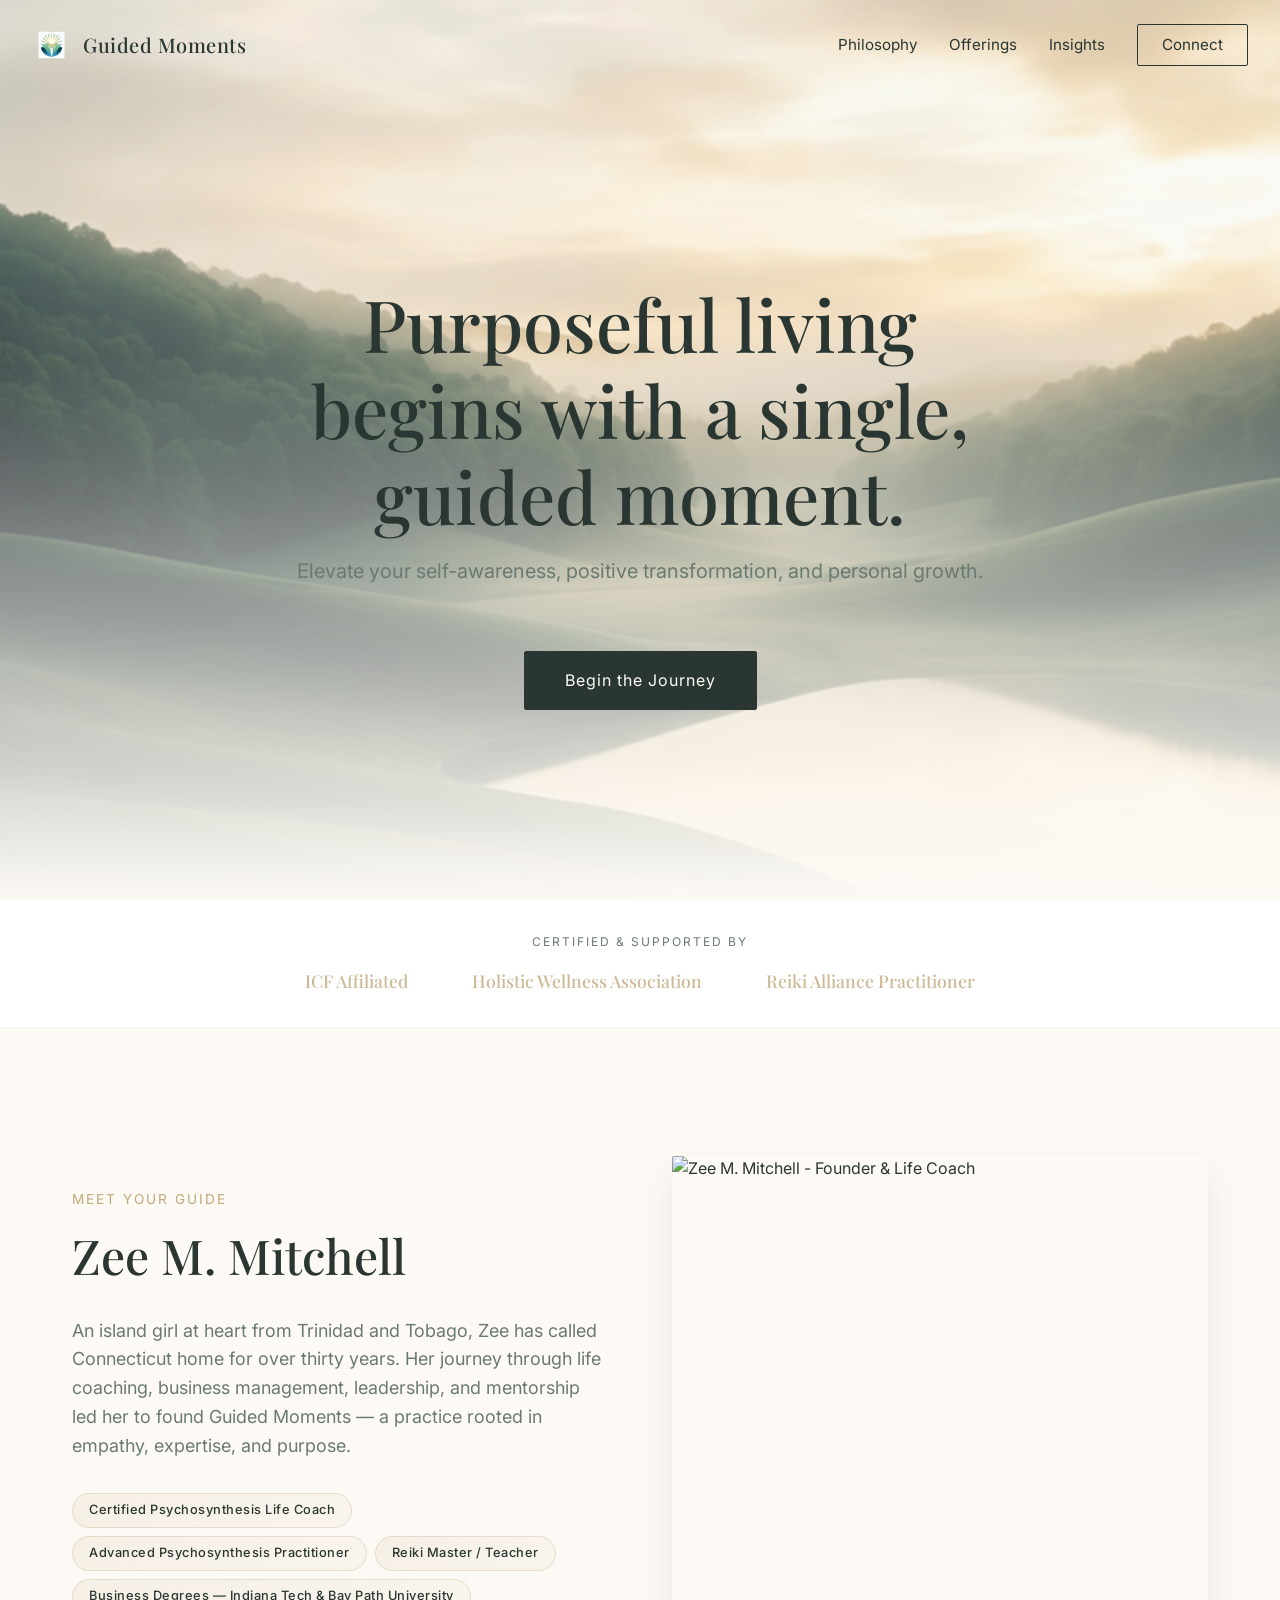
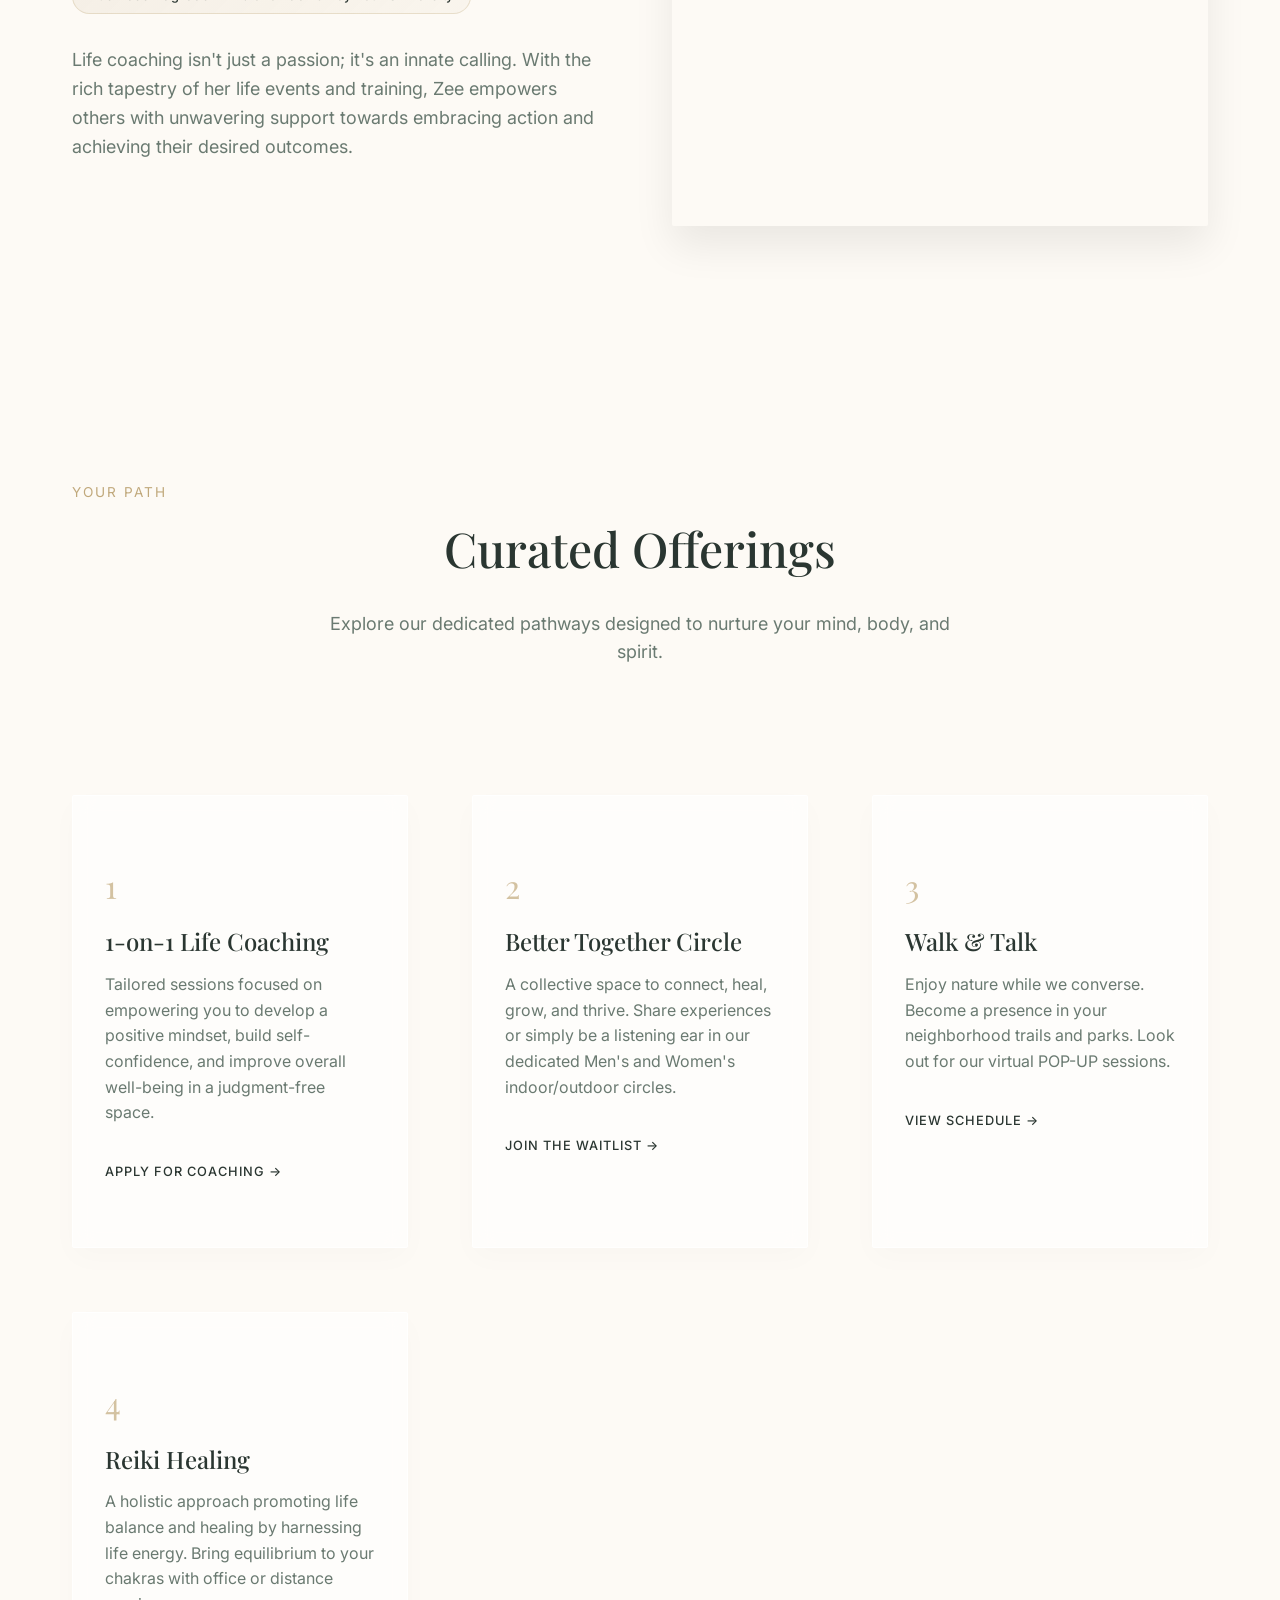
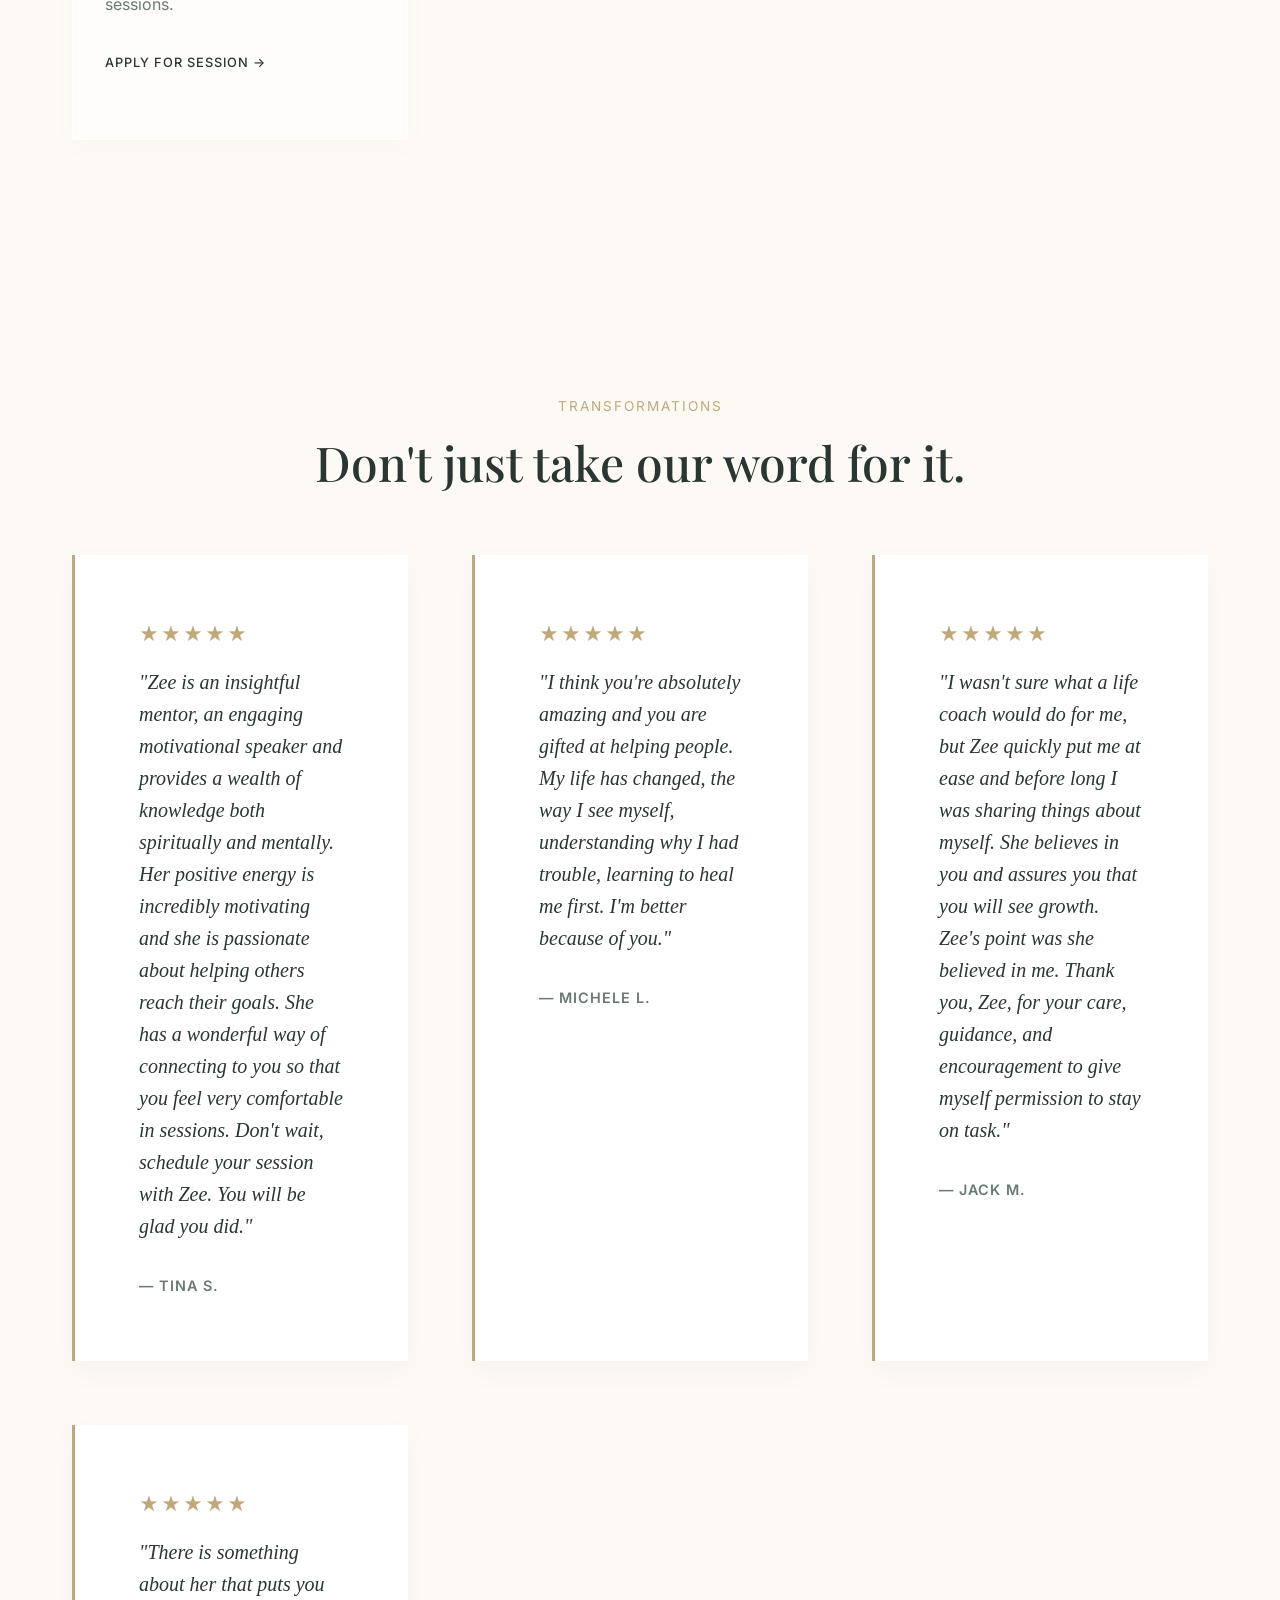
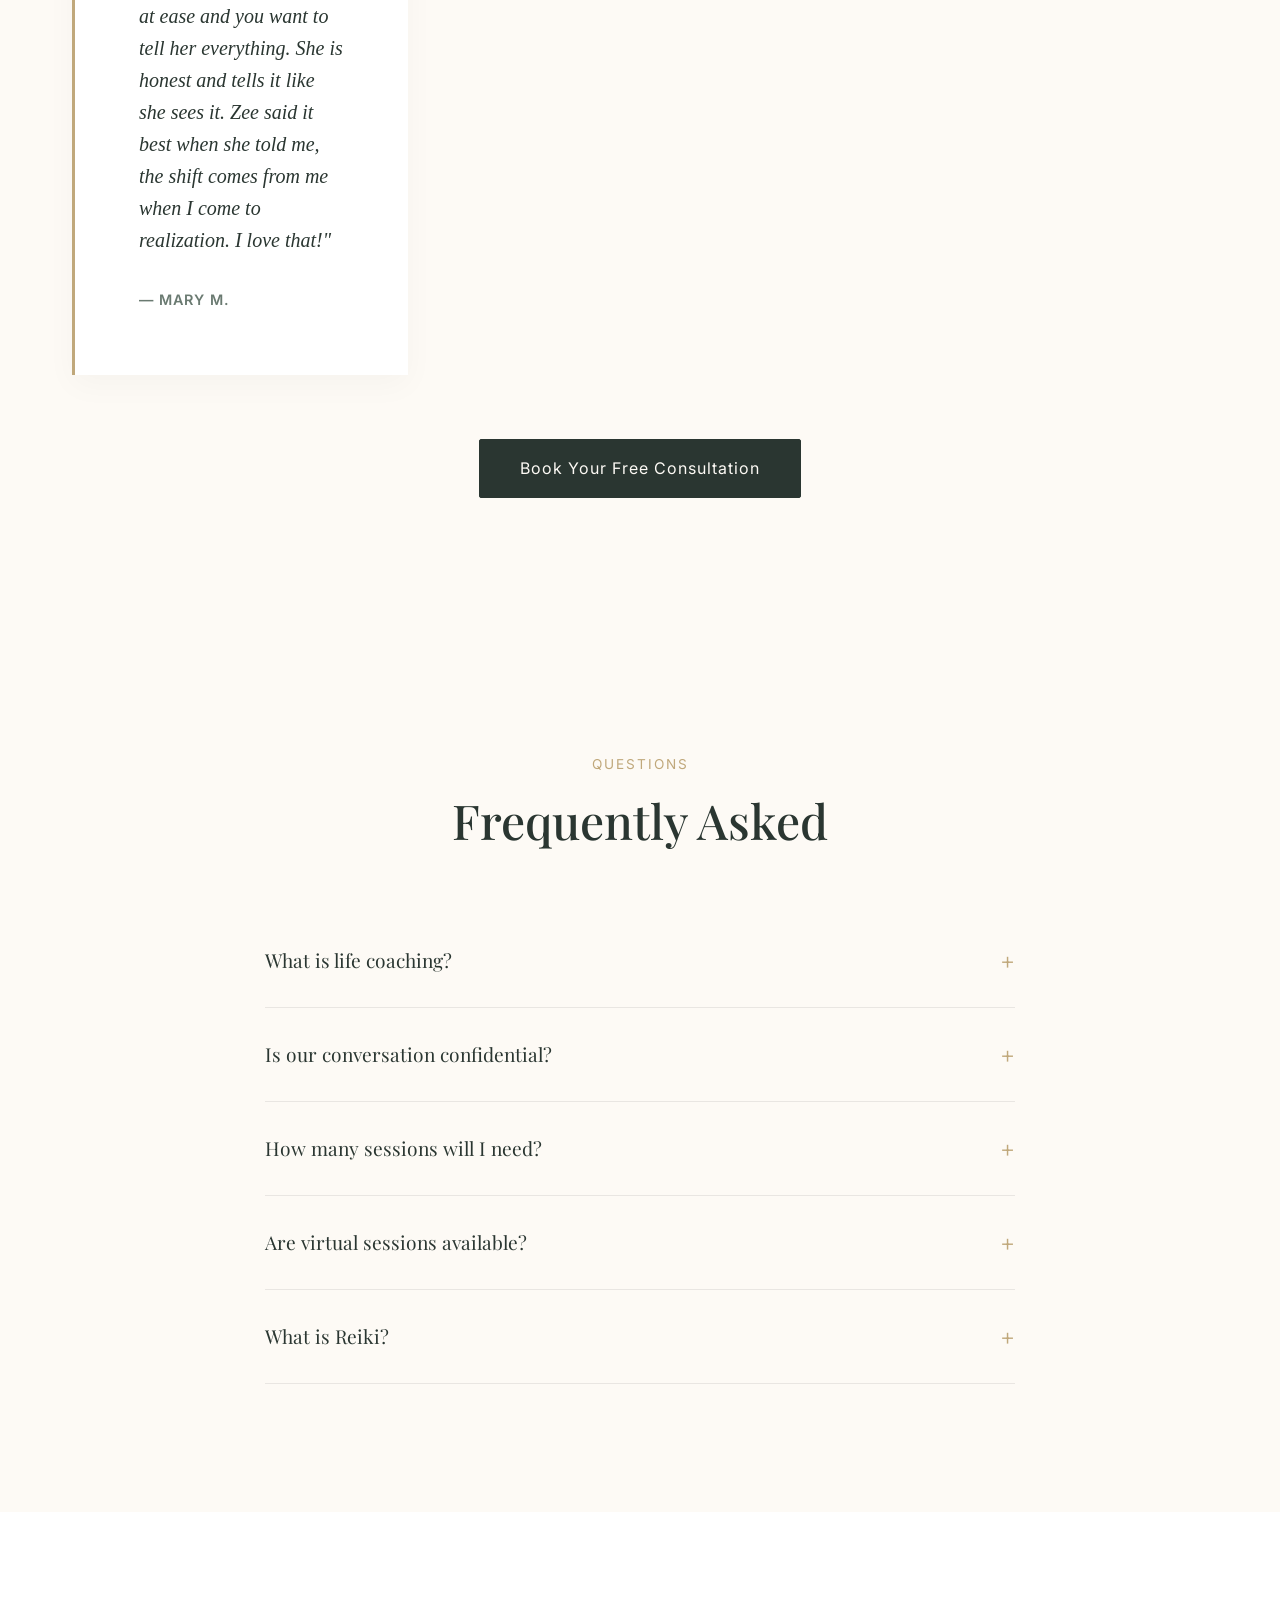
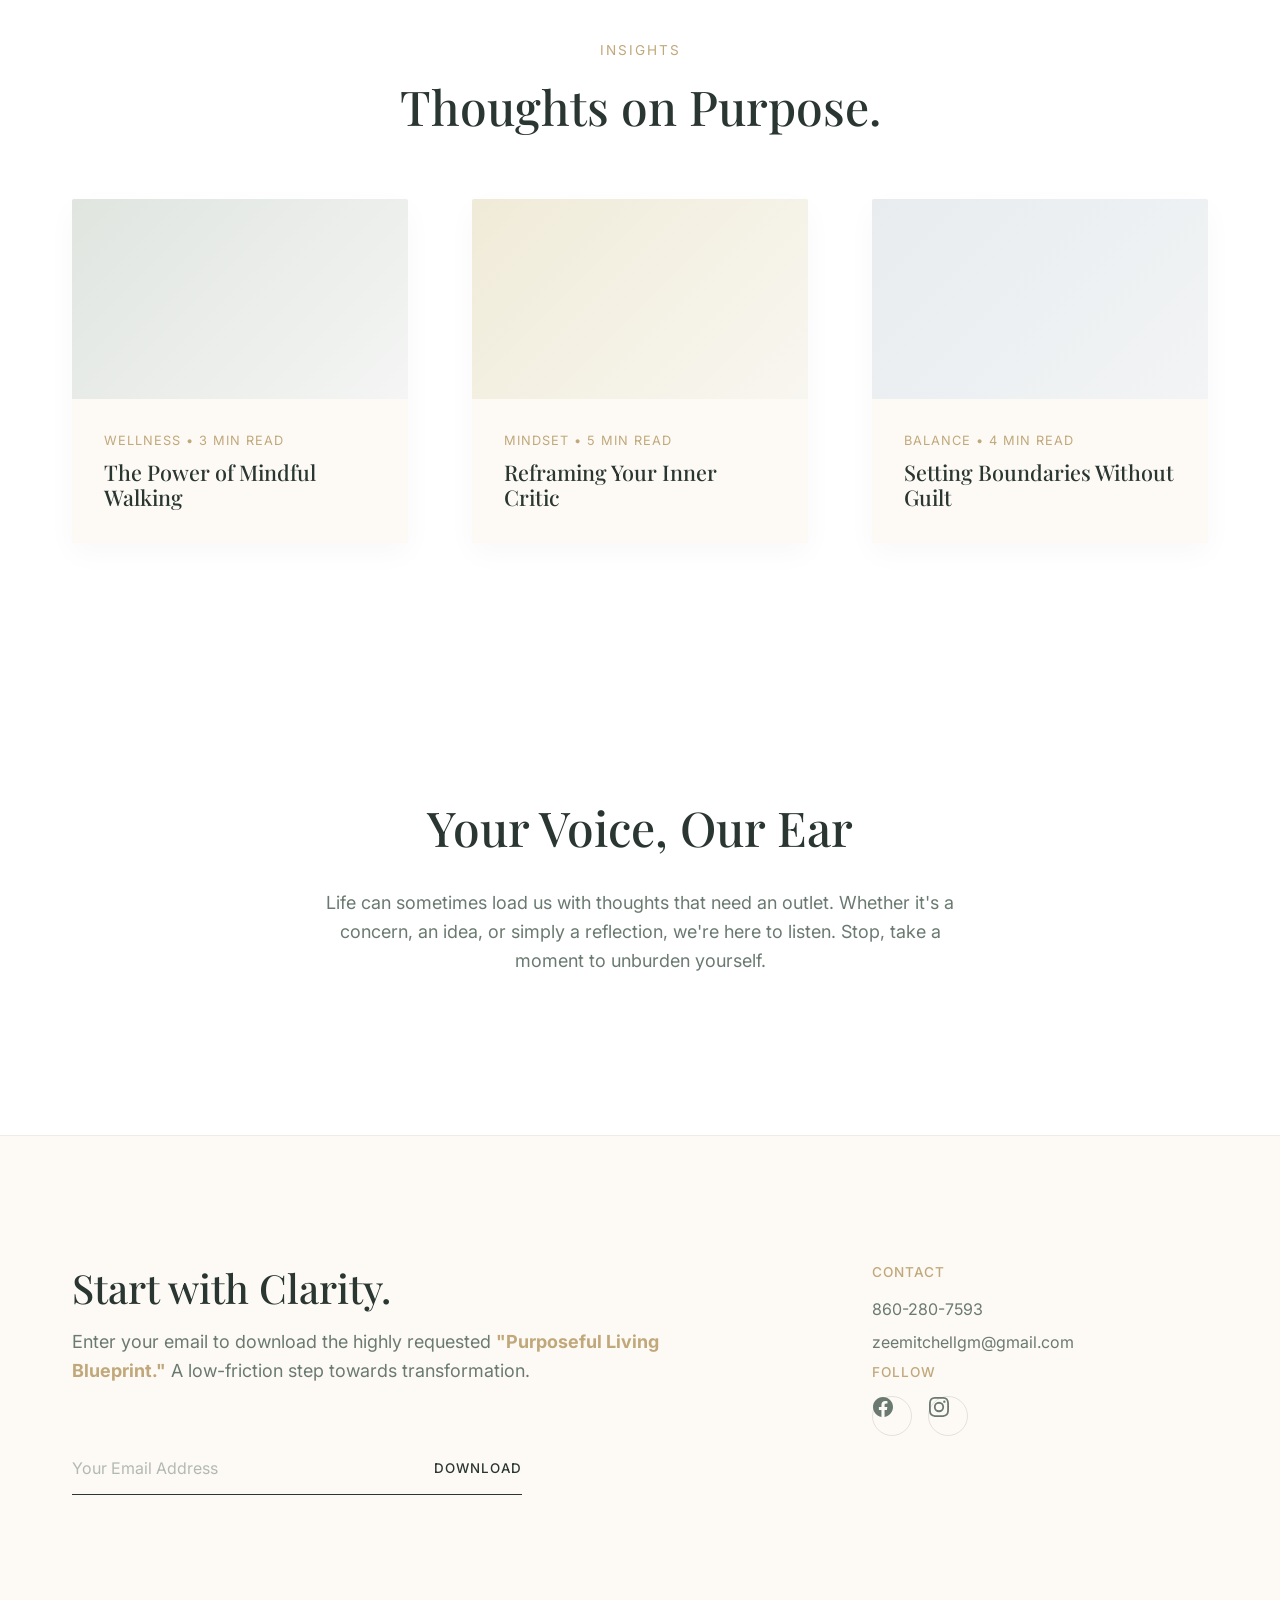
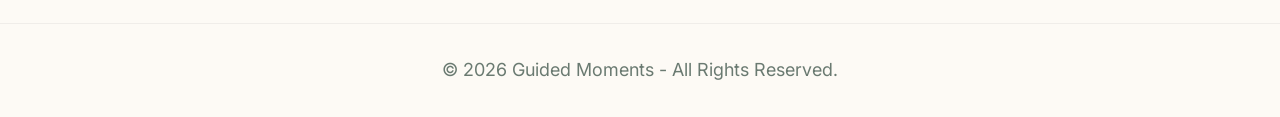
==== commit 0e6a920c: "Add favicon and apple-touch-icon from logo" ====
--- a/index.html
+++ b/index.html
@@ -5,6 +5,8 @@
     <meta name="viewport" content="width=device-width, initial-scale=1.0">
     <meta name="description" content="Guided Moments offers personalized life coaching, wellness circles, reiki, and walk & talk sessions. Begin your purposeful living journey today.">
     <title>Guided Moments | Purposeful Living</title>
+    <link rel="icon" type="image/x-icon" href="assets/images/favicon.ico">
+    <link rel="apple-touch-icon" href="assets/images/apple-touch-icon.png">
     <!-- Premium Google Fonts: Playfair Display for Serifs (Authority/Elegance) & Inter for crisp readability -->
     <link rel="preconnect" href="https://fonts.googleapis.com">
     <link rel="preconnect" href="https://fonts.gstatic.com" crossorigin>
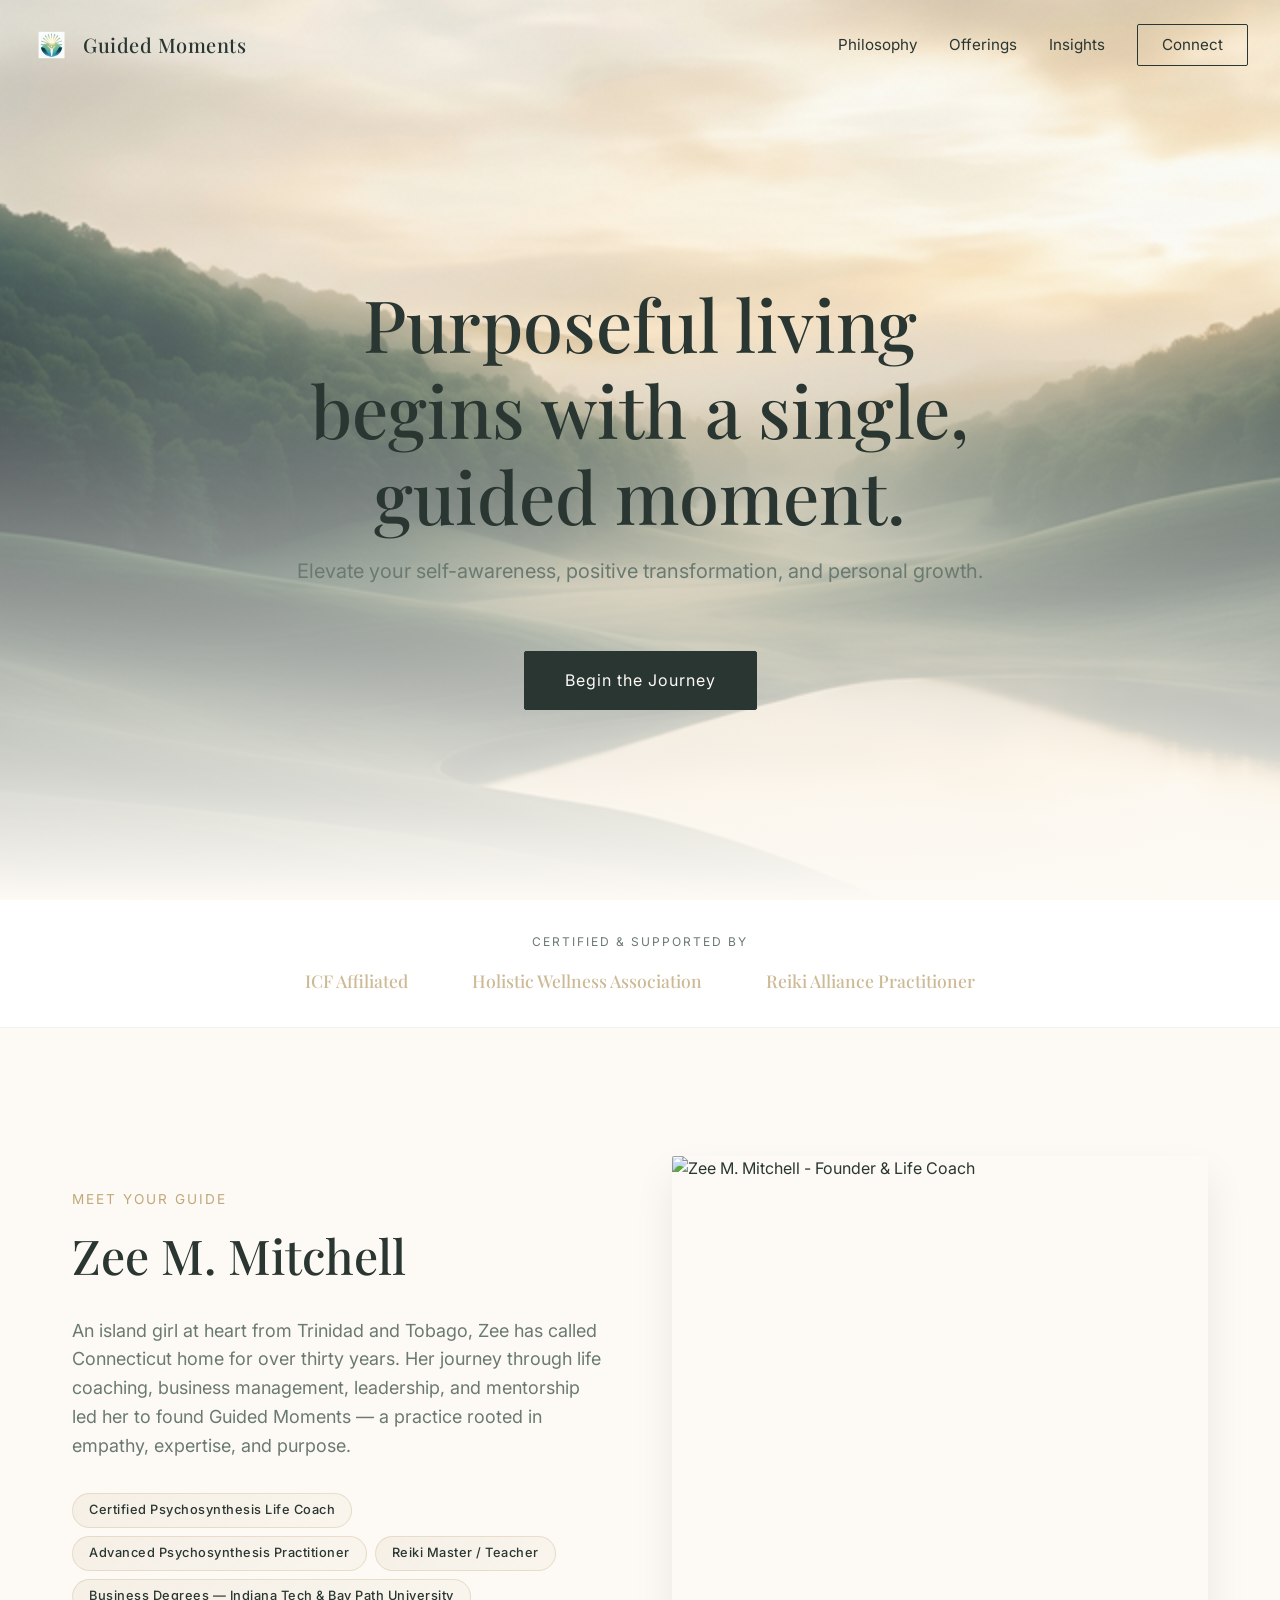
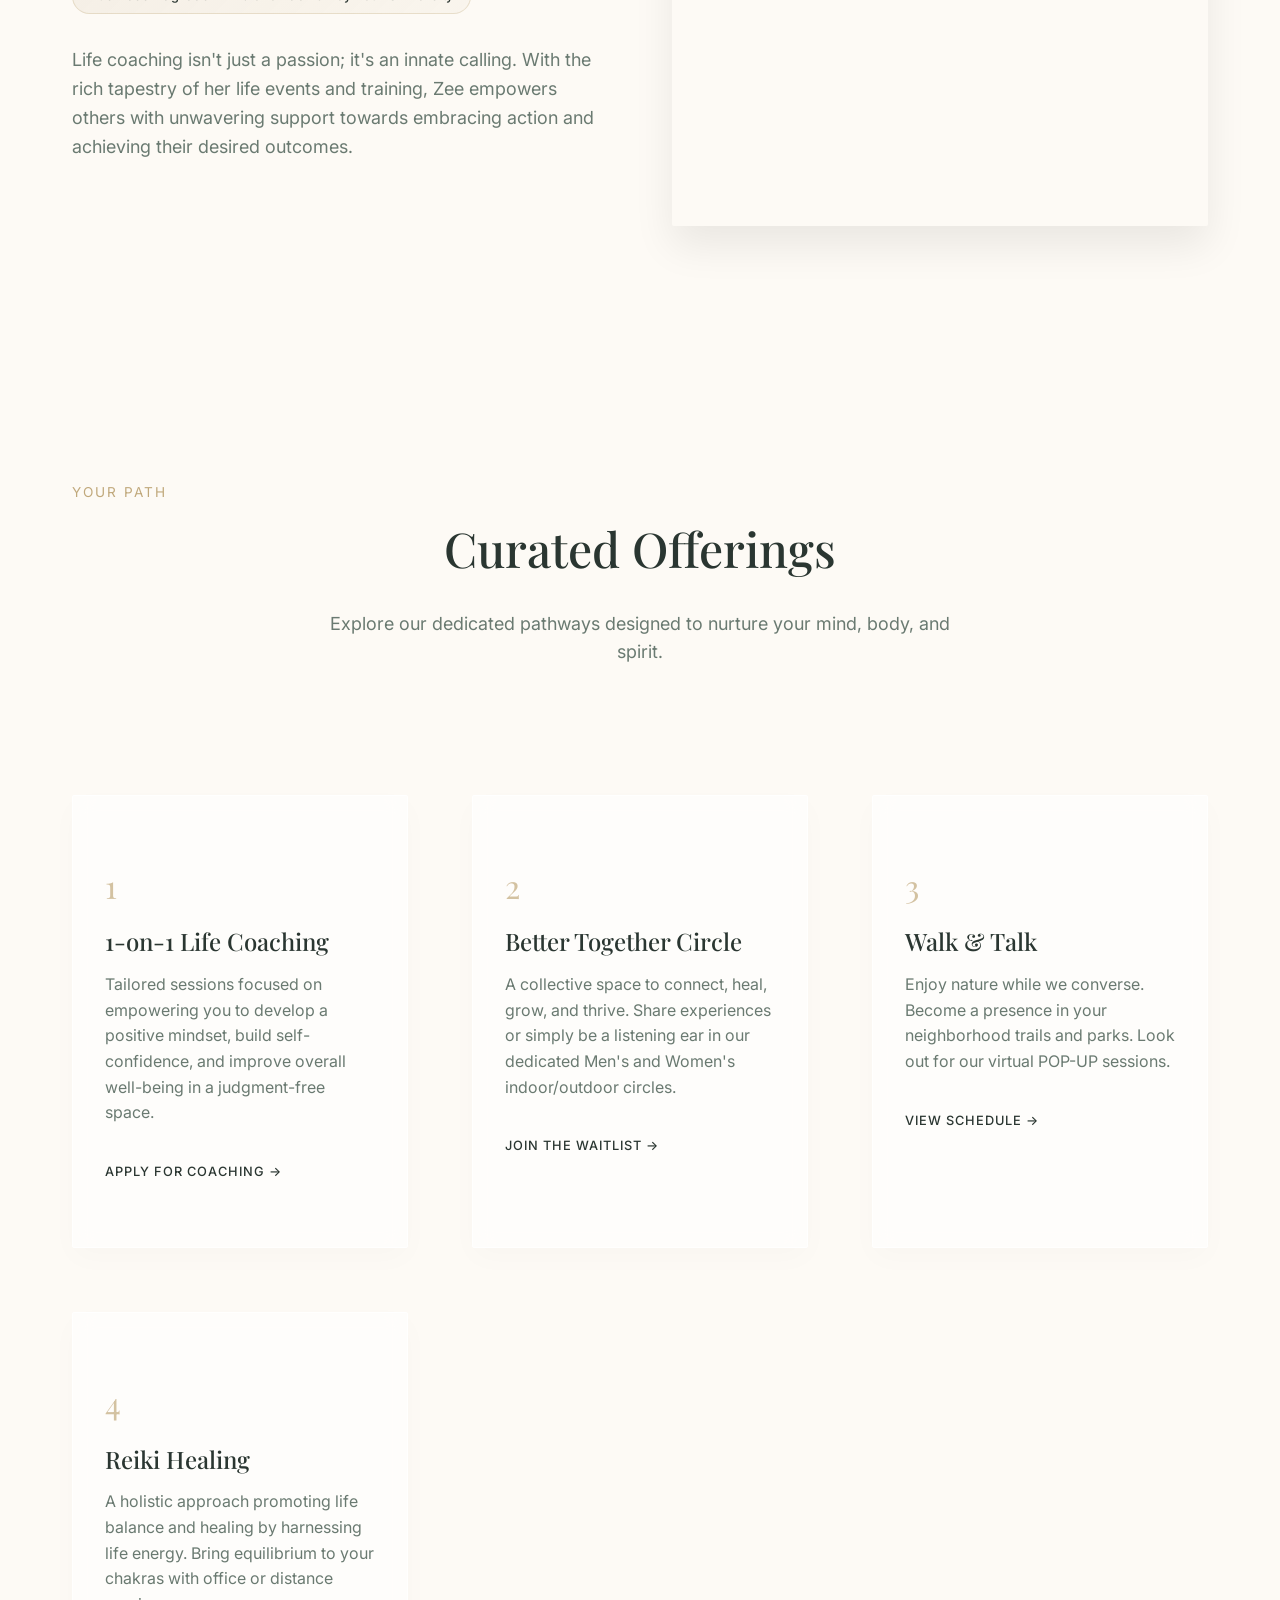
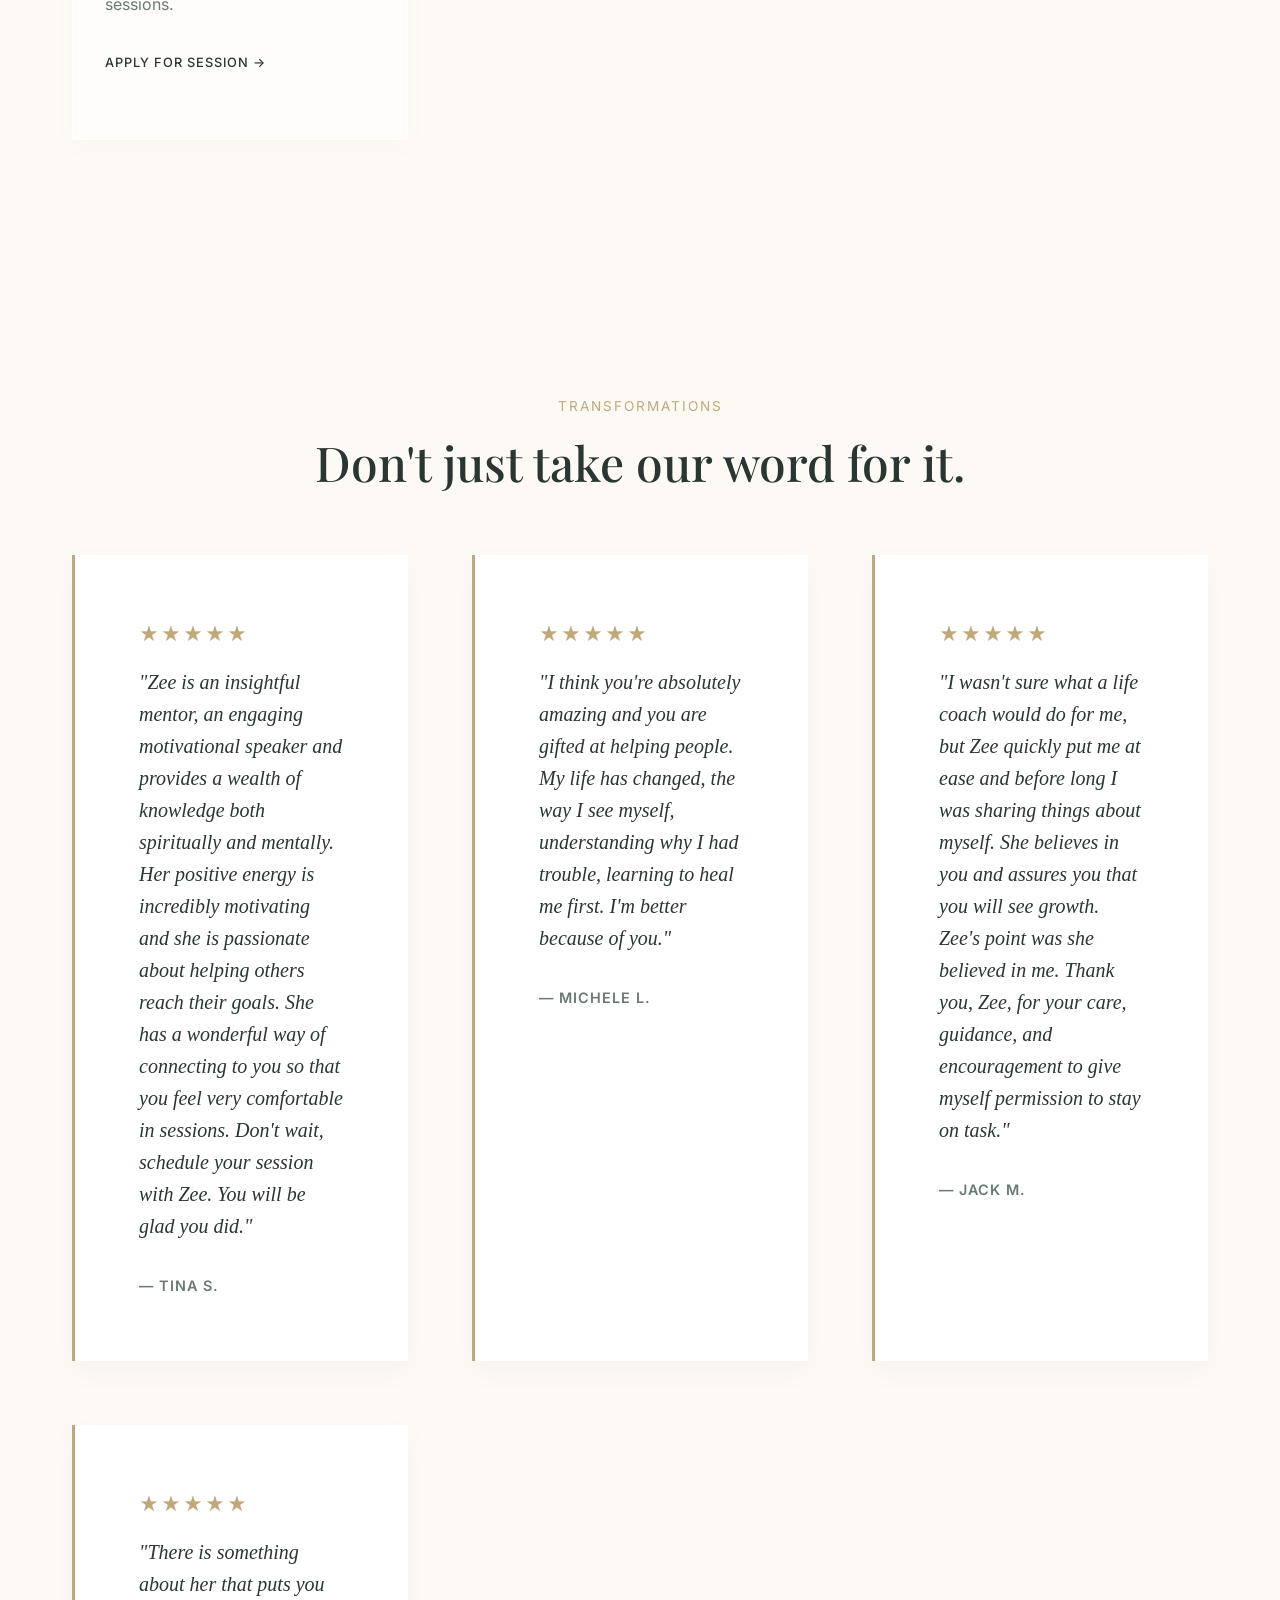
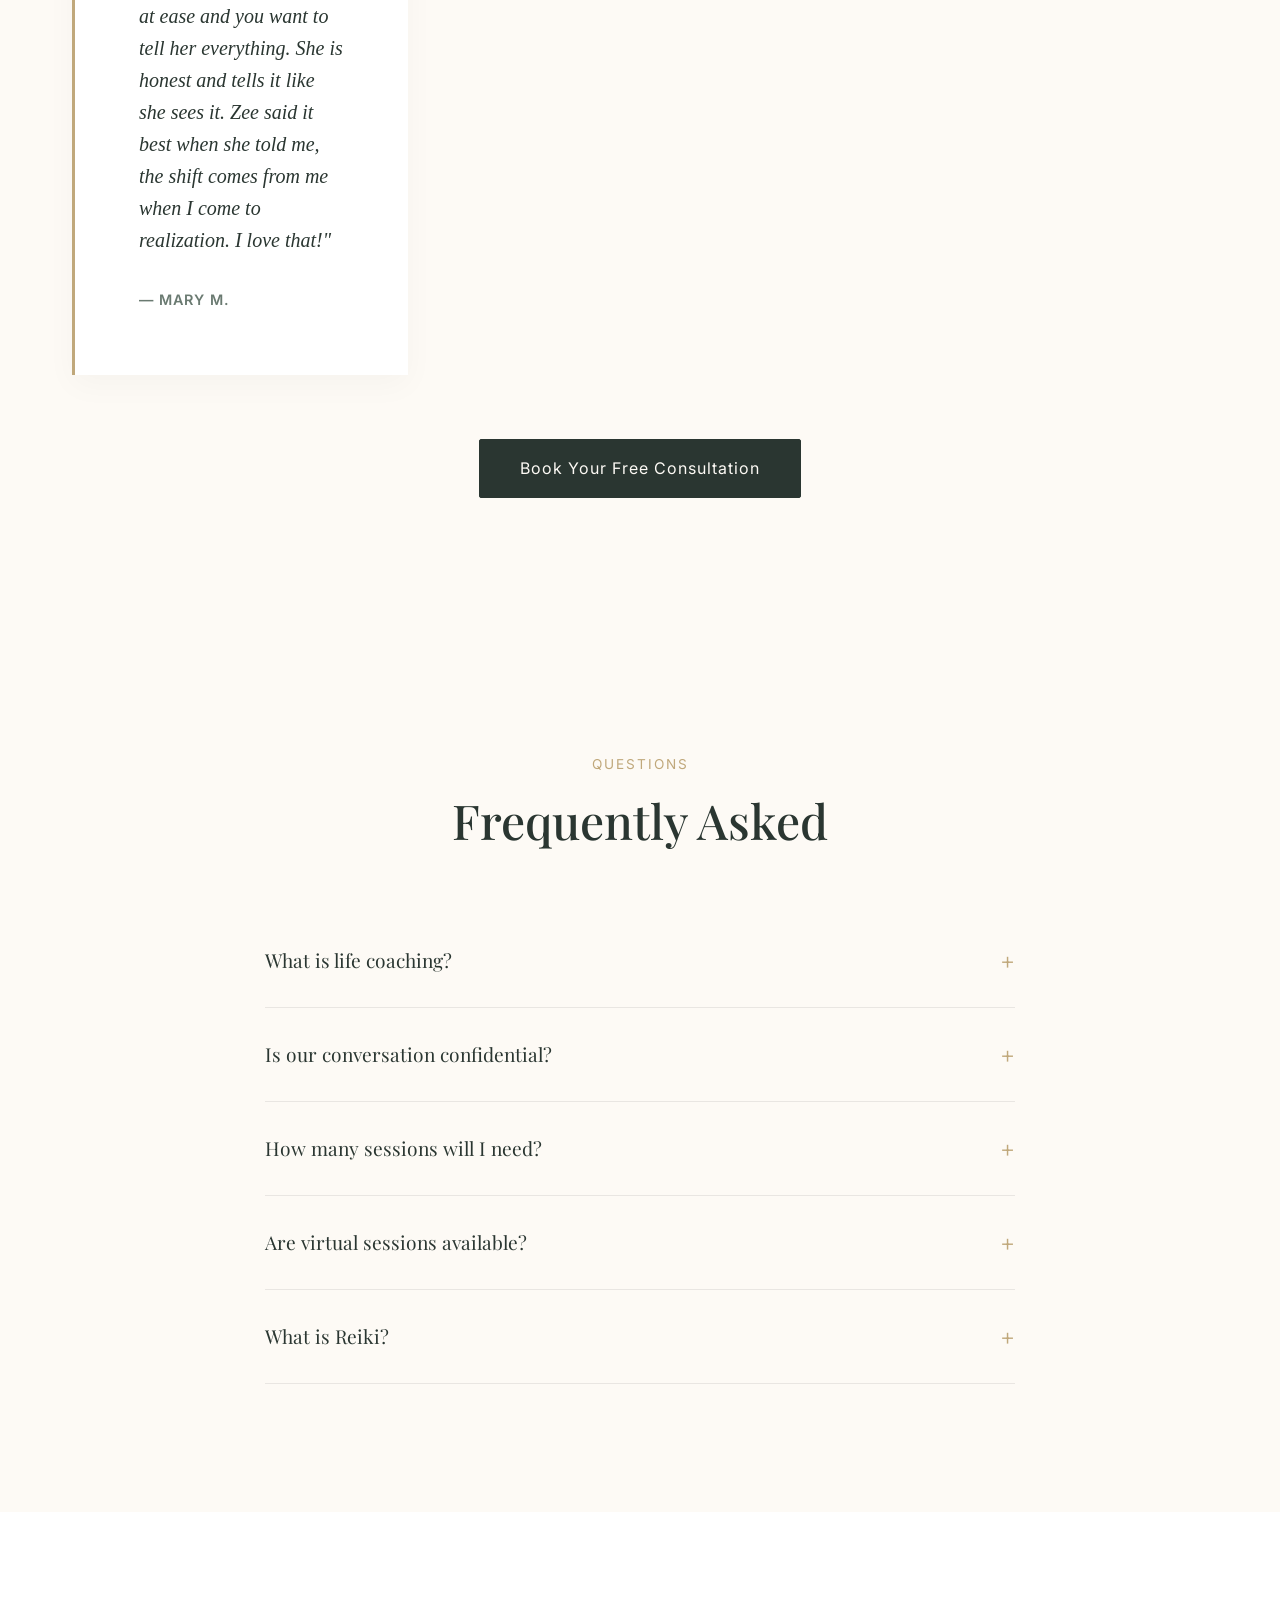
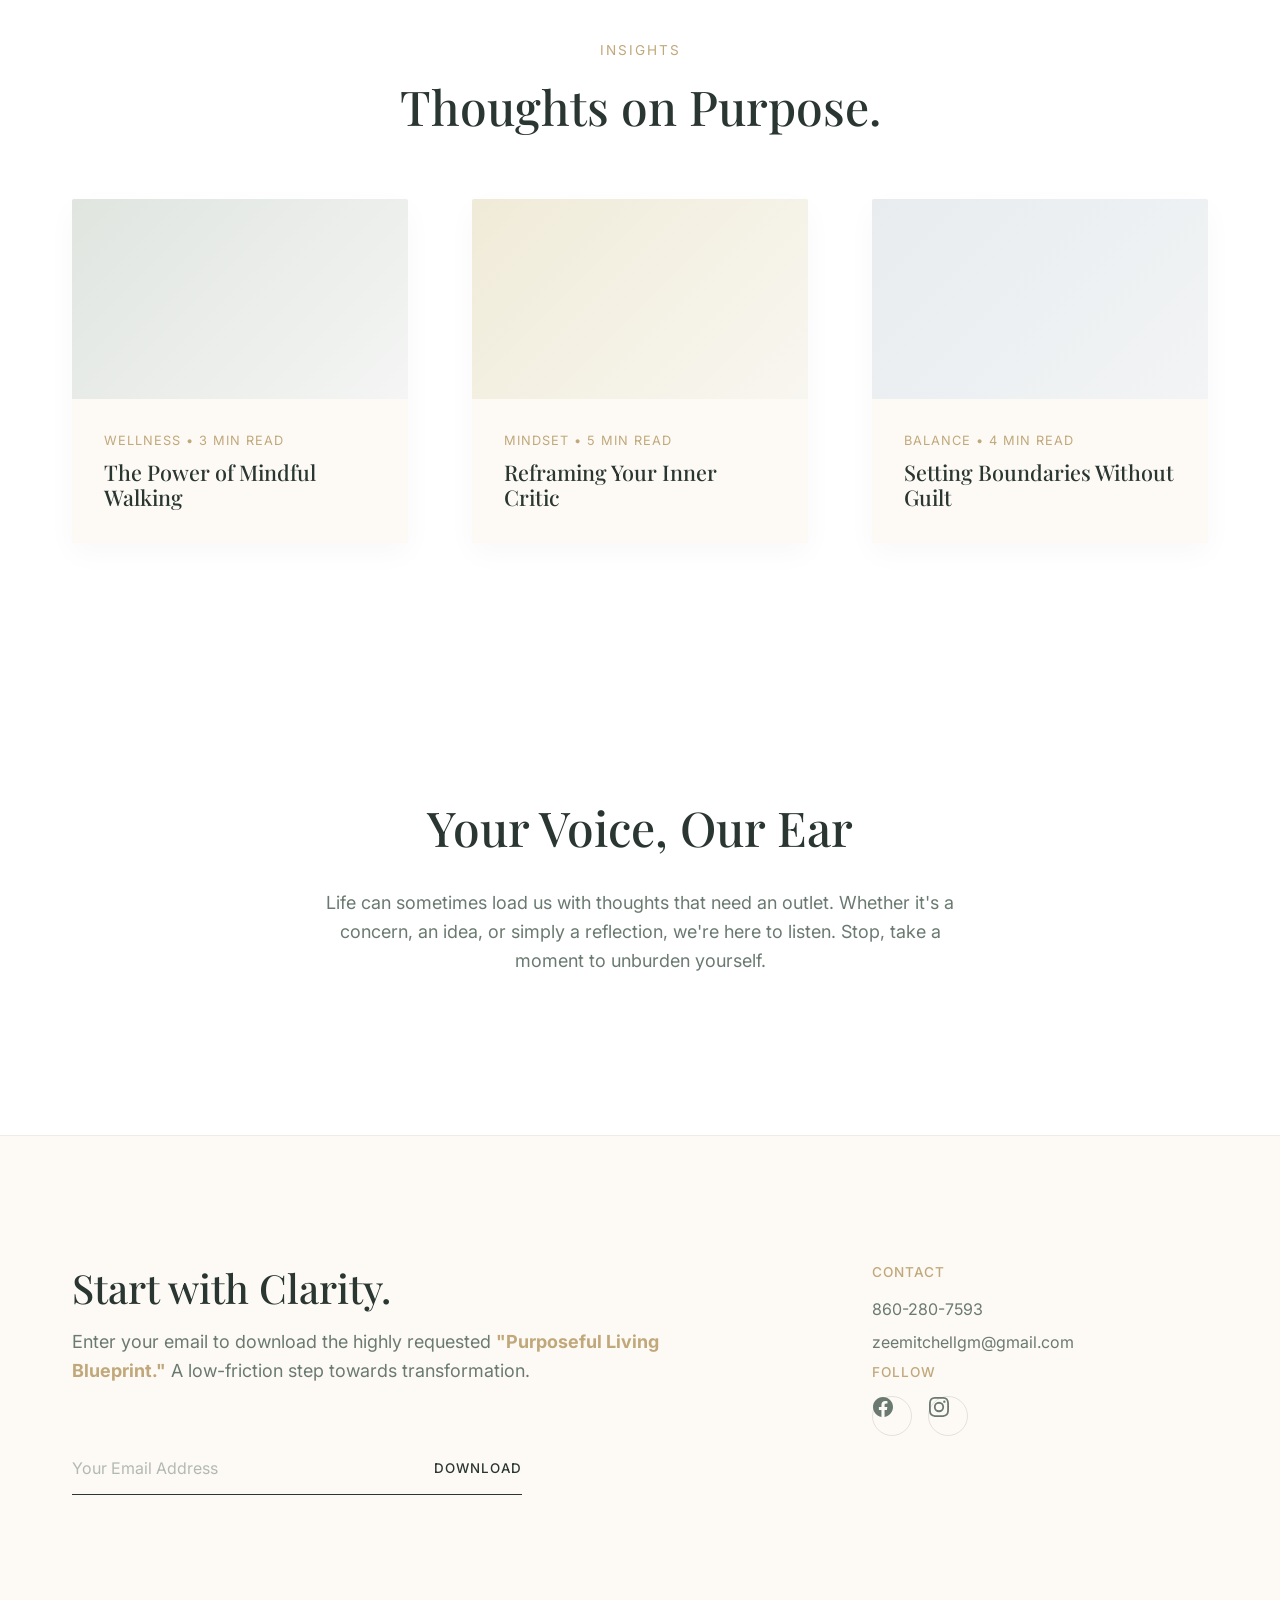
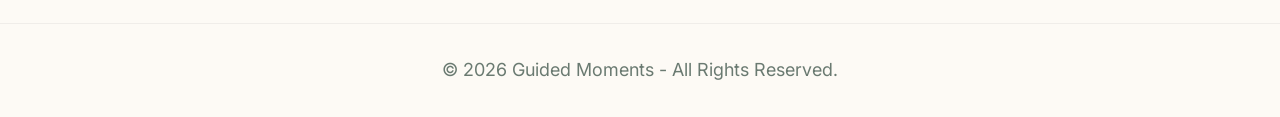
==== commit 7a6e628c: "SEO optimization: sitemap, robots.txt, structured data, OpenGraph, Twitter Cards - sitemap.xml with " ====
--- a/index.html
+++ b/index.html
@@ -3,18 +3,93 @@
 <head>
     <meta charset="UTF-8">
     <meta name="viewport" content="width=device-width, initial-scale=1.0">
-    <meta name="description" content="Guided Moments offers personalized life coaching, wellness circles, reiki, and walk & talk sessions. Begin your purposeful living journey today.">
-    <title>Guided Moments | Purposeful Living</title>
+    <meta name="description" content="Guided Moments offers personalized life coaching, wellness circles, reiki healing, and walk & talk sessions in Connecticut. Certified Psychosynthesis Life Coach Zee M. Mitchell guides you toward purposeful living and meaningful choices.">
+    <meta name="keywords" content="life coaching, wellness coaching, reiki healing, mindfulness, personal growth, Connecticut life coach, psychosynthesis, holistic wellness, Zee Mitchell, guided moments">
+    <meta name="author" content="Zee M. Mitchell - Guided Moments Consulting & Wellness Coaching LLC">
+    <meta name="robots" content="index, follow, max-image-preview:large, max-snippet:-1, max-video-preview:-1">
+    <title>Guided Moments | Life Coaching & Wellness in Connecticut</title>
+    <link rel="canonical" href="https://guidedmoments.com/">
     <link rel="icon" type="image/x-icon" href="assets/images/favicon.ico">
     <link rel="apple-touch-icon" href="assets/images/apple-touch-icon.png">
-    <!-- Premium Google Fonts: Playfair Display for Serifs (Authority/Elegance) & Inter for crisp readability -->
+
+    <!-- OpenGraph (Facebook / LinkedIn / AI Agents) -->
+    <meta property="og:type" content="website">
+    <meta property="og:url" content="https://guidedmoments.com/">
+    <meta property="og:title" content="Guided Moments | Purposeful Living & Life Coaching">
+    <meta property="og:description" content="Personalized life coaching, wellness circles, reiki healing, and walk & talk sessions. Certified coach Zee M. Mitchell guides you toward purpose.">
+    <meta property="og:image" content="https://guidedmoments.com/assets/images/hero.png">
+    <meta property="og:image:width" content="1200">
+    <meta property="og:image:height" content="630">
+    <meta property="og:site_name" content="Guided Moments">
+    <meta property="og:locale" content="en_US">
+
+    <!-- Twitter Card -->
+    <meta name="twitter:card" content="summary_large_image">
+    <meta name="twitter:title" content="Guided Moments | Purposeful Living & Life Coaching">
+    <meta name="twitter:description" content="Personalized life coaching, wellness circles, reiki healing with certified coach Zee M. Mitchell.">
+    <meta name="twitter:image" content="https://guidedmoments.com/assets/images/hero.png">
+
+    <!-- Geo Meta (Local SEO) -->
+    <meta name="geo.region" content="US-CT">
+    <meta name="geo.placename" content="Connecticut">
+
+    <!-- Premium Google Fonts -->
     <link rel="preconnect" href="https://fonts.googleapis.com">
     <link rel="preconnect" href="https://fonts.gstatic.com" crossorigin>
     <link href="https://fonts.googleapis.com/css2?family=Inter:wght@300;400;500;600&family=Playfair+Display:wght@400;500;600&display=swap" rel="stylesheet">
-    <link rel="stylesheet" href="css/styles.css?v=4">
-    <!-- GSAP for smooth micro-animations -> Jony Ive aesthetic -->
+    <link rel="stylesheet" href="css/styles.css?v=5">
+
+    <!-- GSAP for smooth micro-animations -->
     <script src="https://cdnjs.cloudflare.com/ajax/libs/gsap/3.12.2/gsap.min.js"></script>
     <script src="https://cdnjs.cloudflare.com/ajax/libs/gsap/3.12.2/ScrollTrigger.min.js"></script>
+
+    <!-- JSON-LD Structured Data (Google Rich Snippets + AI Agent Understanding) -->
+    <script type="application/ld+json">
+    {
+      "@context": "https://schema.org",
+      "@graph": [
+        {
+          "@type": "LocalBusiness",
+          "@id": "https://guidedmoments.com/#business",
+          "name": "Guided Moments Consulting and Wellness Coaching LLC",
+          "alternateName": "Guided Moments",
+          "url": "https://guidedmoments.com",
+          "logo": "https://guidedmoments.com/assets/images/logo.png",
+          "image": "https://guidedmoments.com/assets/images/hero.png",
+          "description": "Personalized life coaching, wellness circles, reiki healing, and walk and talk sessions in Connecticut.",
+          "telephone": "+1-860-280-7593",
+          "email": "zeemitchellgm@gmail.com",
+          "address": { "@type": "PostalAddress", "addressRegion": "CT", "addressCountry": "US" },
+          "sameAs": ["http://www.facebook.com/lifecoach63","http://instagram.com/guidedmomentslifecoach"],
+          "priceRange": "$$",
+          "aggregateRating": { "@type": "AggregateRating", "ratingValue": "5", "reviewCount": "4", "bestRating": "5" }
+        },
+        {
+          "@type": "Person",
+          "name": "Zee M. Mitchell",
+          "jobTitle": "Certified Psychosynthesis Life Coach and Reiki Master",
+          "worksFor": { "@id": "https://guidedmoments.com/#business" },
+          "image": "https://guidedmoments.com/assets/images/zee_mitchel.png"
+        },
+        {
+          "@type": "WebSite",
+          "url": "https://guidedmoments.com",
+          "name": "Guided Moments",
+          "publisher": { "@id": "https://guidedmoments.com/#business" }
+        },
+        {
+          "@type": "FAQPage",
+          "mainEntity": [
+            { "@type": "Question", "name": "What is life coaching?", "acceptedAnswer": { "@type": "Answer", "text": "Life coaching is an interactive experience where you uncover roadblocks and barriers. Your life coach becomes a partner in your wellness journey." }},
+            { "@type": "Question", "name": "Is our conversation confidential?", "acceptedAnswer": { "@type": "Answer", "text": "100 percent! What happens in our sessions stays in our sessions, just like seeing a therapist." }},
+            { "@type": "Question", "name": "How many sessions will I need?", "acceptedAnswer": { "@type": "Answer", "text": "We typically recommend committing to 4-5 sessions to start and then deciding from there." }},
+            { "@type": "Question", "name": "Are virtual sessions available?", "acceptedAnswer": { "@type": "Answer", "text": "Yes! Zoom sessions are available for your convenience." }},
+            { "@type": "Question", "name": "What is Reiki?", "acceptedAnswer": { "@type": "Answer", "text": "Reiki is an energy healing technique using universal life energy to bring balance and harmony in the body, mind, and spirit." }}
+          ]
+        }
+      ]
+    }
+    </script>
 </head>
 <body>
 
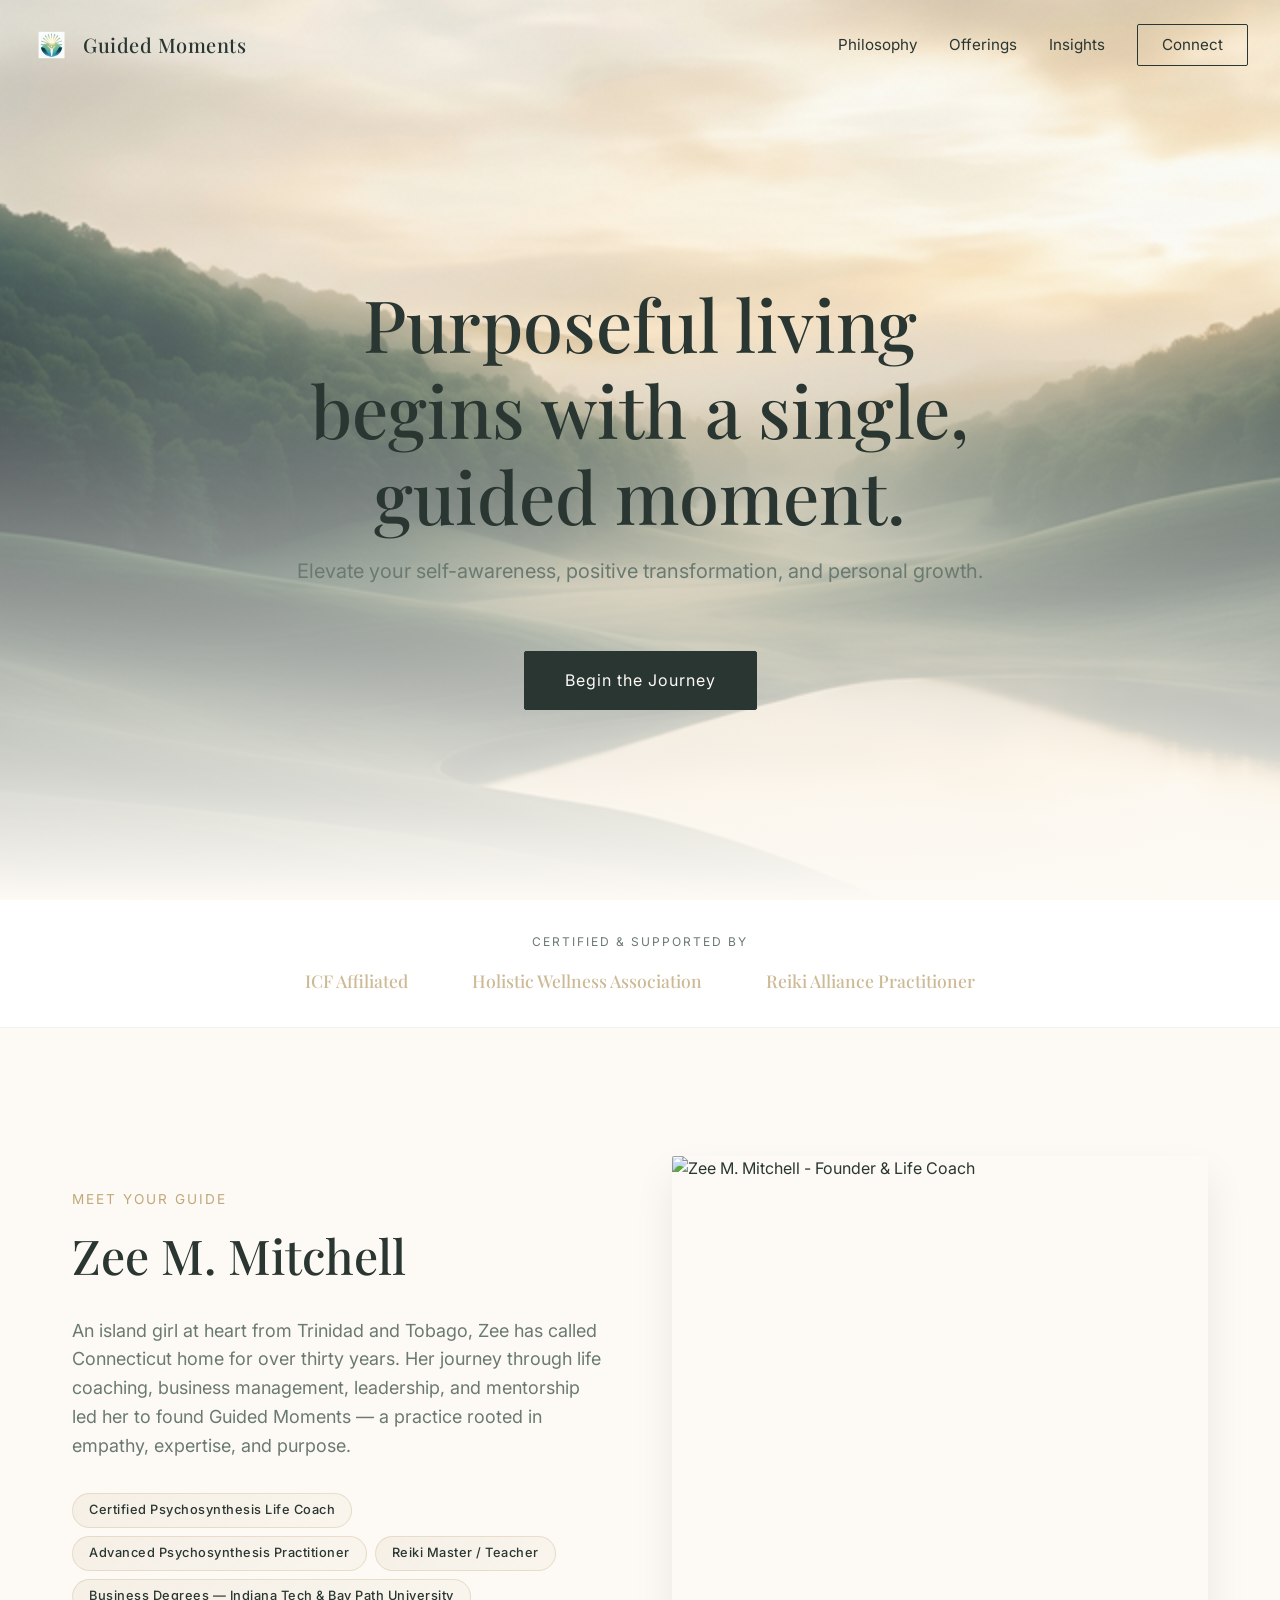
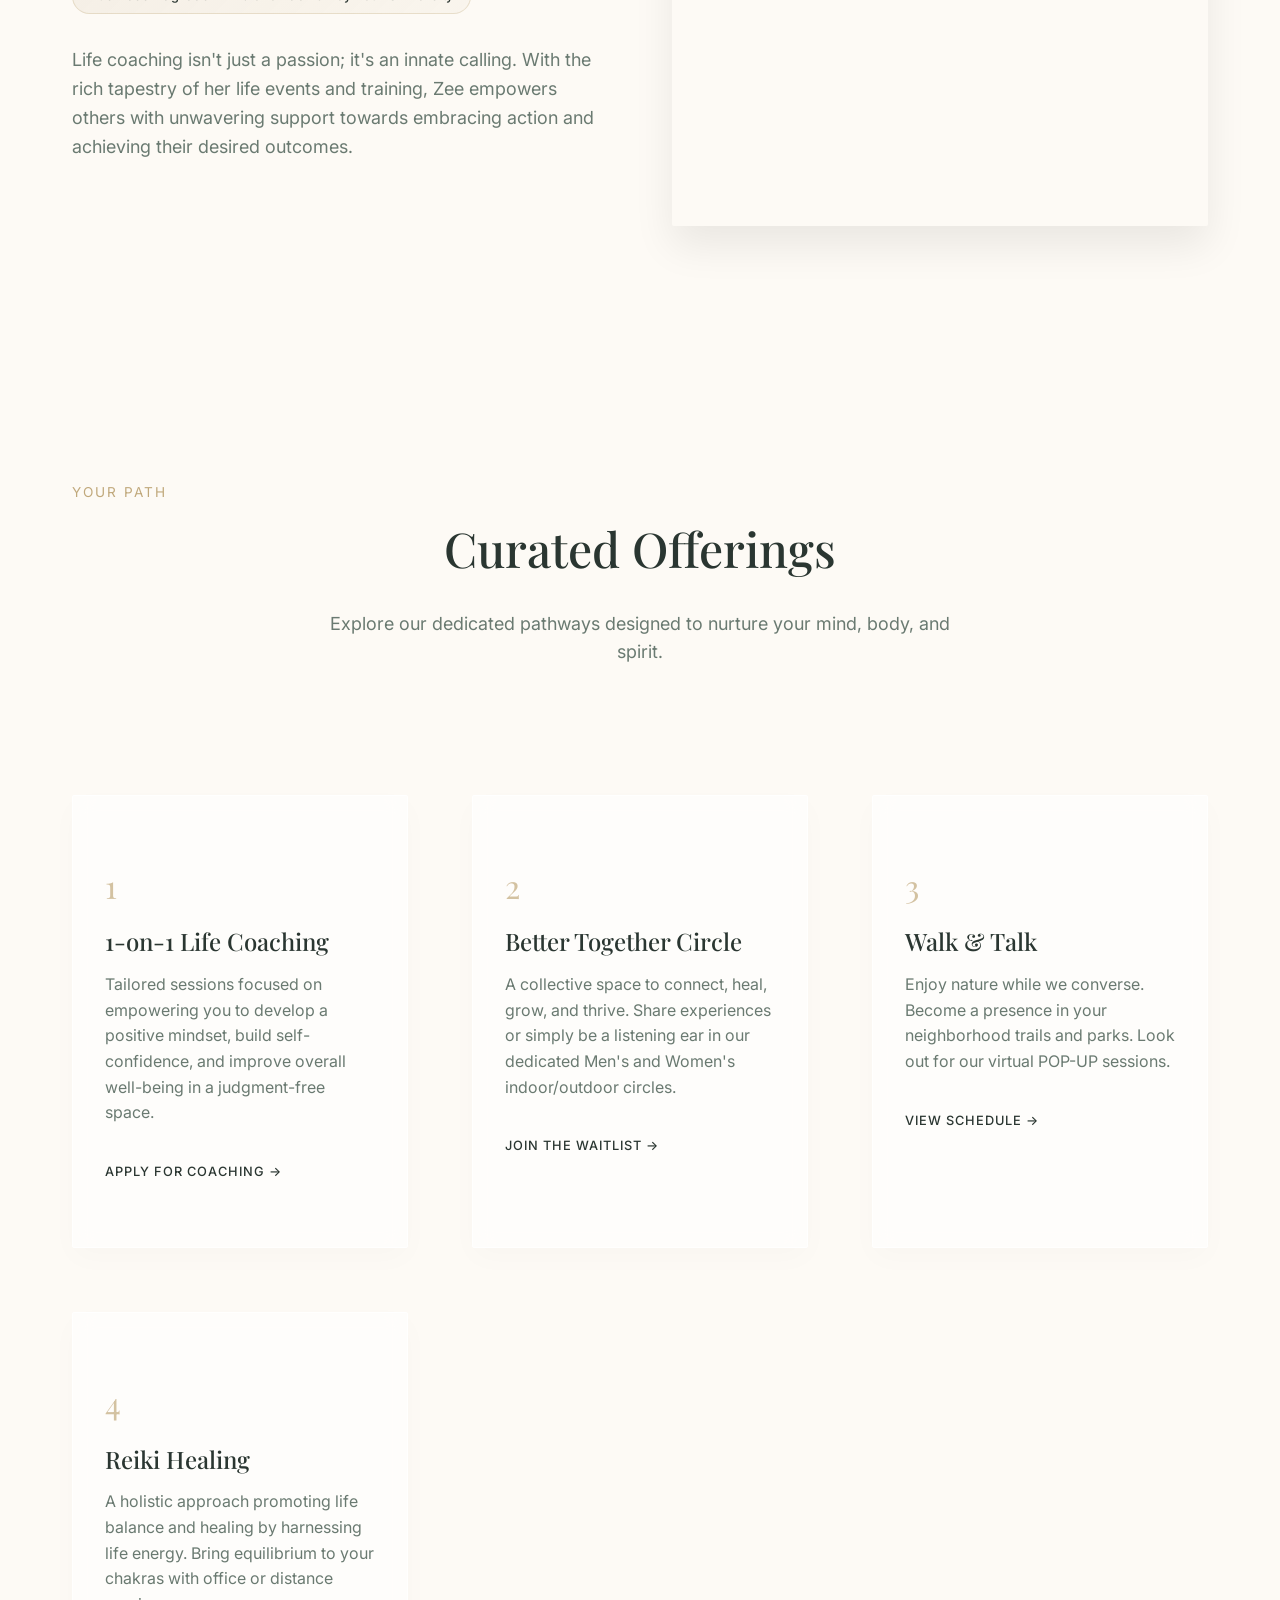
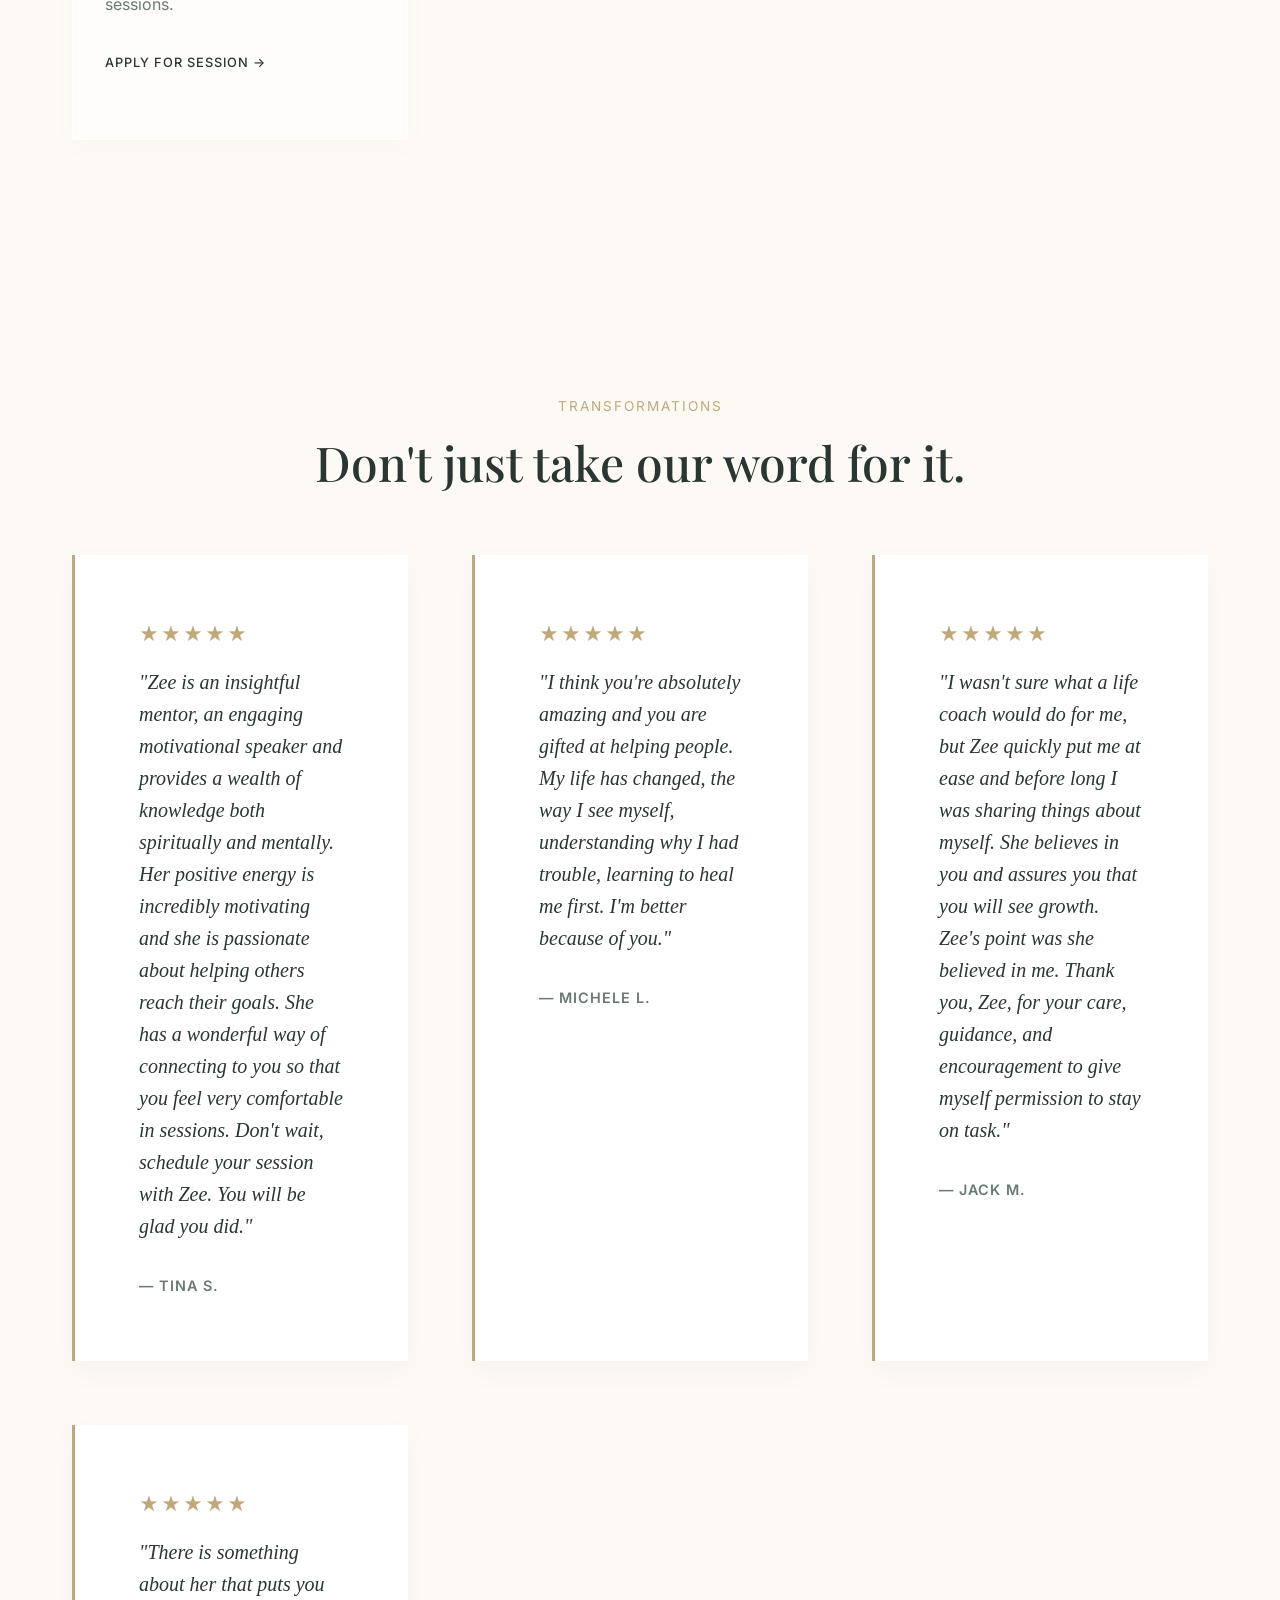
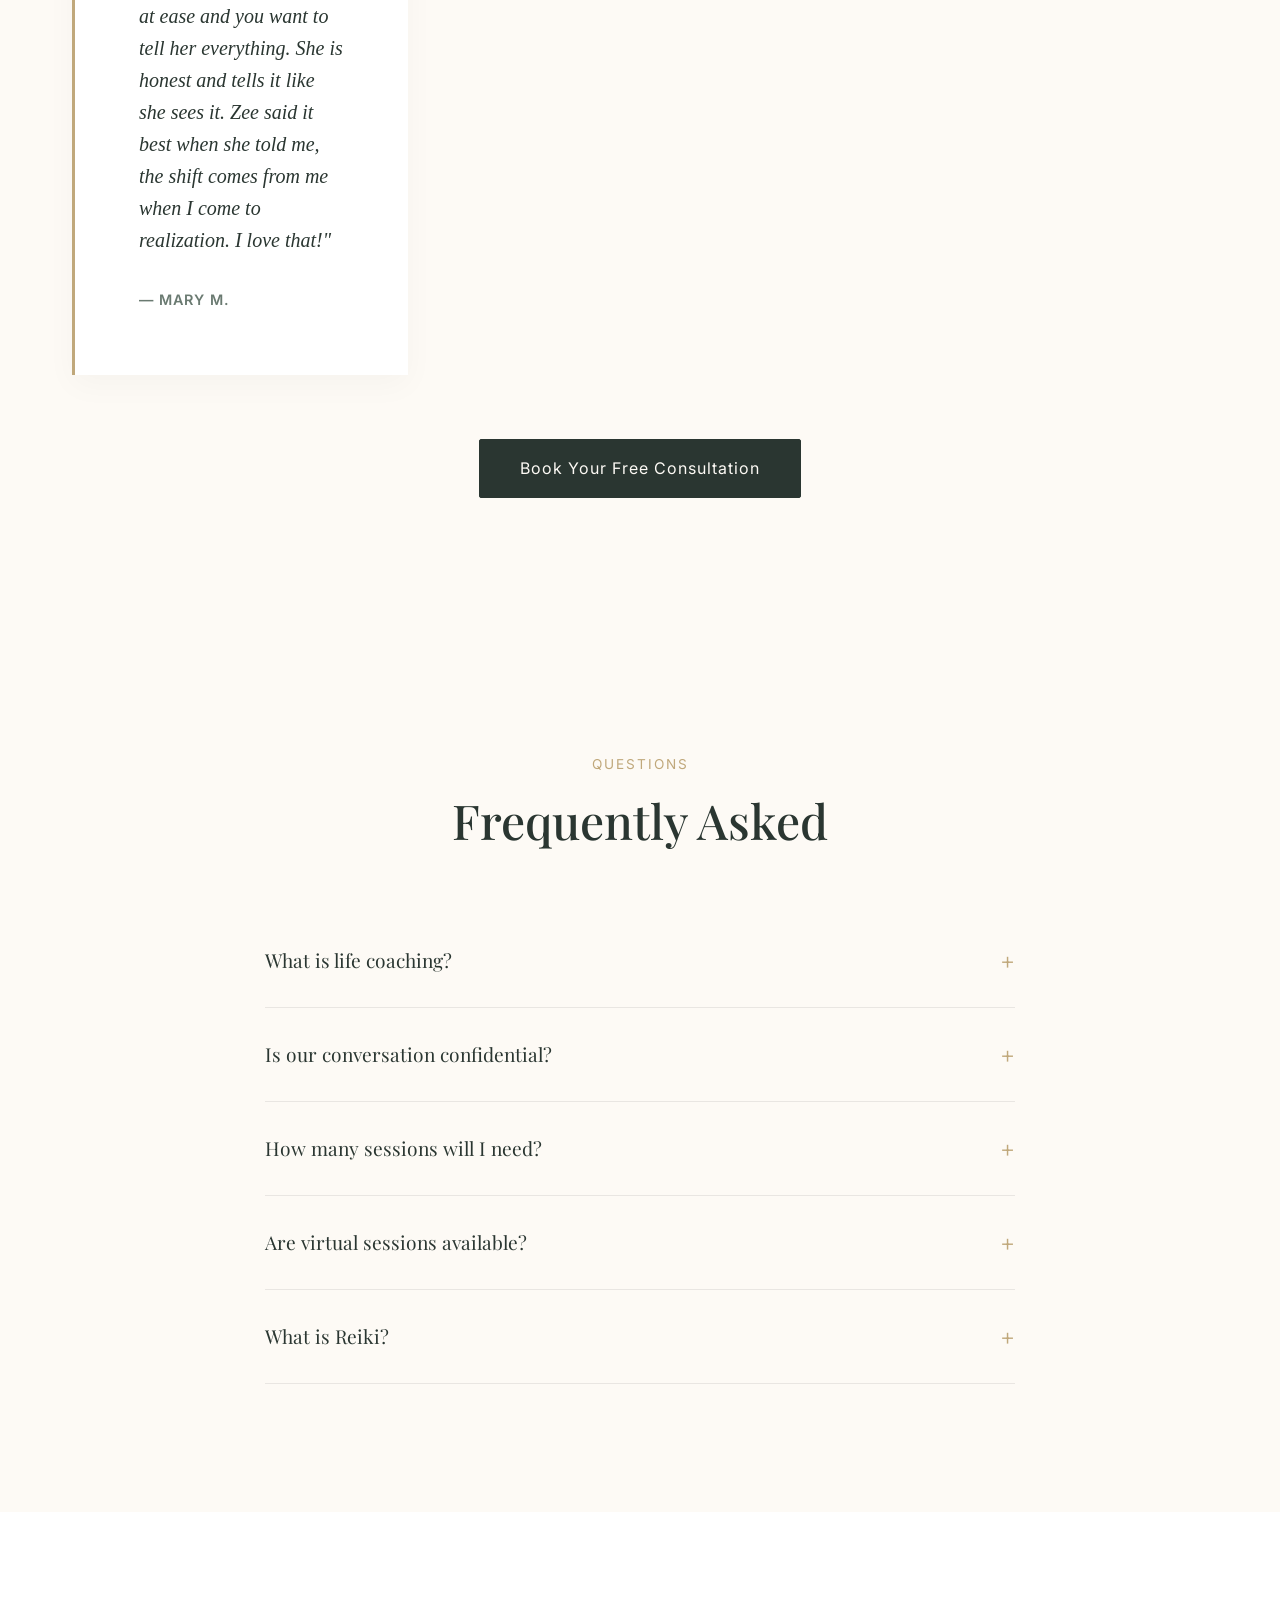
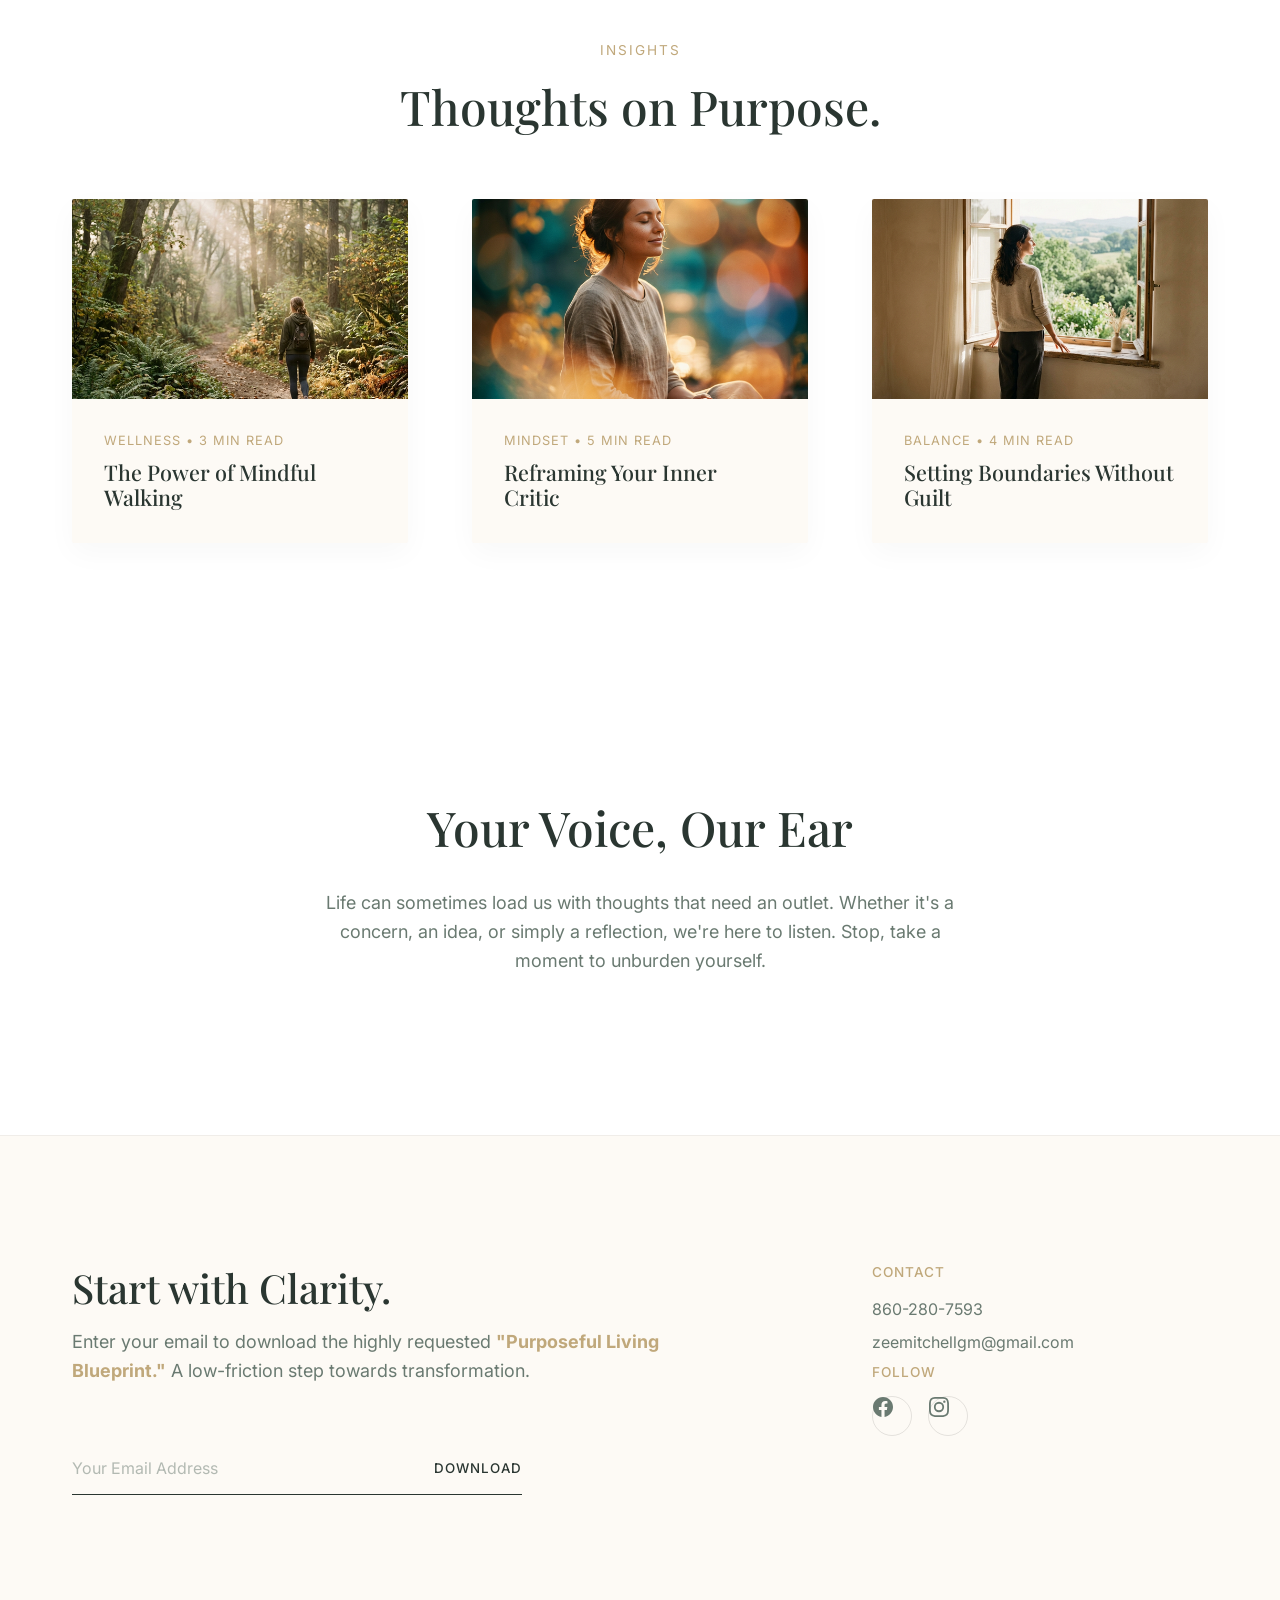
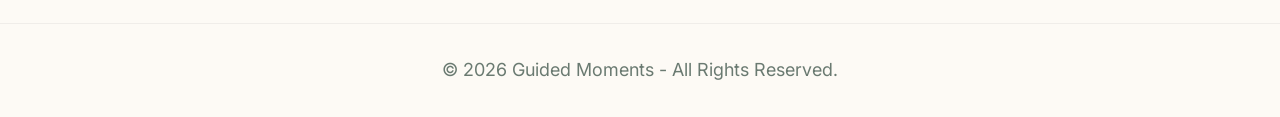
==== commit 4c6c12cf: "Full blog system: 3 articles, listing page, template, and instructions - blog/index.html: Blog listi" ====
--- a/index.html
+++ b/index.html
@@ -299,22 +299,22 @@
                 <h2 class="section-title">Thoughts on Purpose.</h2>
             </div>
             <div class="insights-grid">
-                <a href="#" class="insight-card fade-in-scroll">
-                    <div class="insight-image placeholder-grad-1"></div>
+                <a href="blog/mindful-walking.html" class="insight-card fade-in-scroll">
+                    <div class="insight-image" style="background: url('assets/images/blog-mindful-walking.png') center/cover;"></div>
                     <div class="insight-content">
                         <span class="insight-meta">Wellness • 3 min read</span>
                         <h3 class="insight-title">The Power of Mindful Walking</h3>
                     </div>
                 </a>
-                <a href="#" class="insight-card fade-in-scroll">
-                    <div class="insight-image placeholder-grad-2"></div>
+                <a href="blog/inner-critic.html" class="insight-card fade-in-scroll">
+                    <div class="insight-image" style="background: url('assets/images/blog-inner-critic.png') center/cover;"></div>
                     <div class="insight-content">
                         <span class="insight-meta">Mindset • 5 min read</span>
                         <h3 class="insight-title">Reframing Your Inner Critic</h3>
                     </div>
                 </a>
-                <a href="#" class="insight-card fade-in-scroll">
-                    <div class="insight-image placeholder-grad-3"></div>
+                <a href="blog/boundaries.html" class="insight-card fade-in-scroll">
+                    <div class="insight-image" style="background: url('assets/images/blog-boundaries.png') center/cover;"></div>
                     <div class="insight-content">
                         <span class="insight-meta">Balance • 4 min read</span>
                         <h3 class="insight-title">Setting Boundaries Without Guilt</h3>
